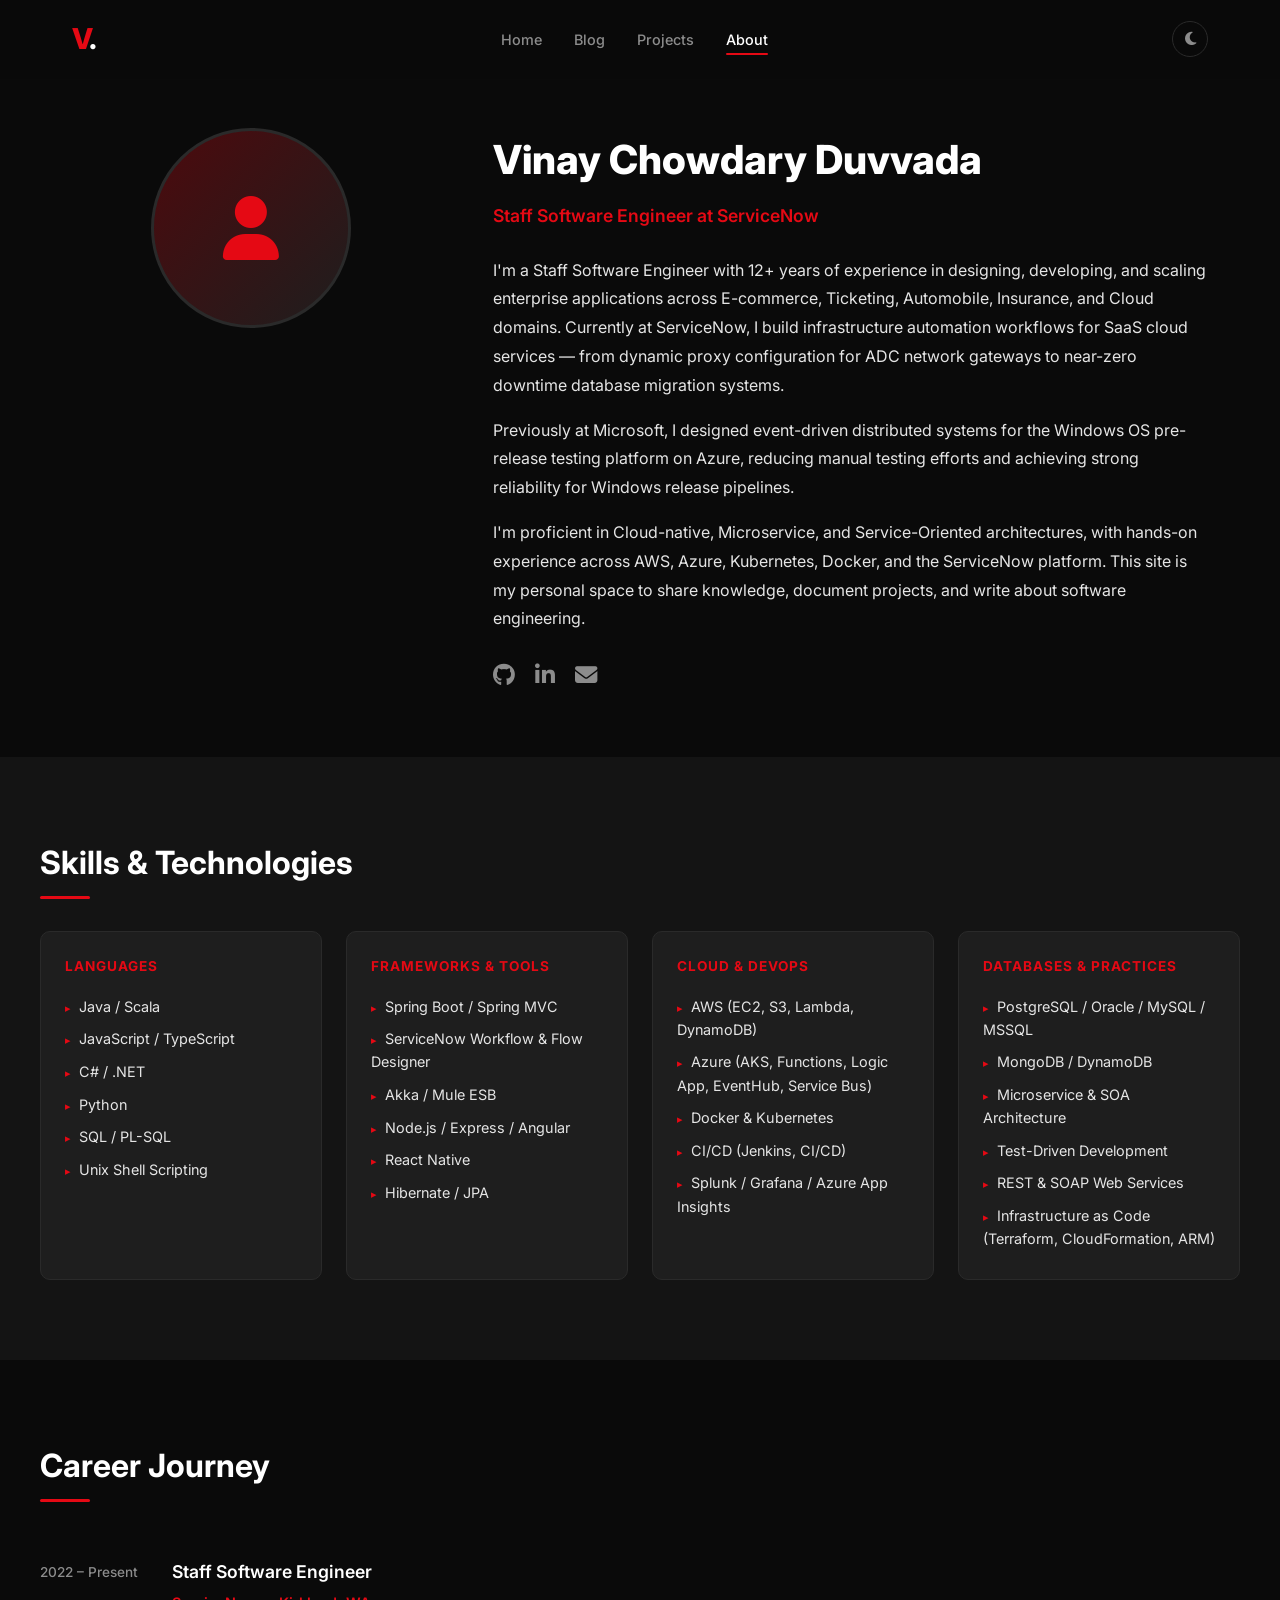
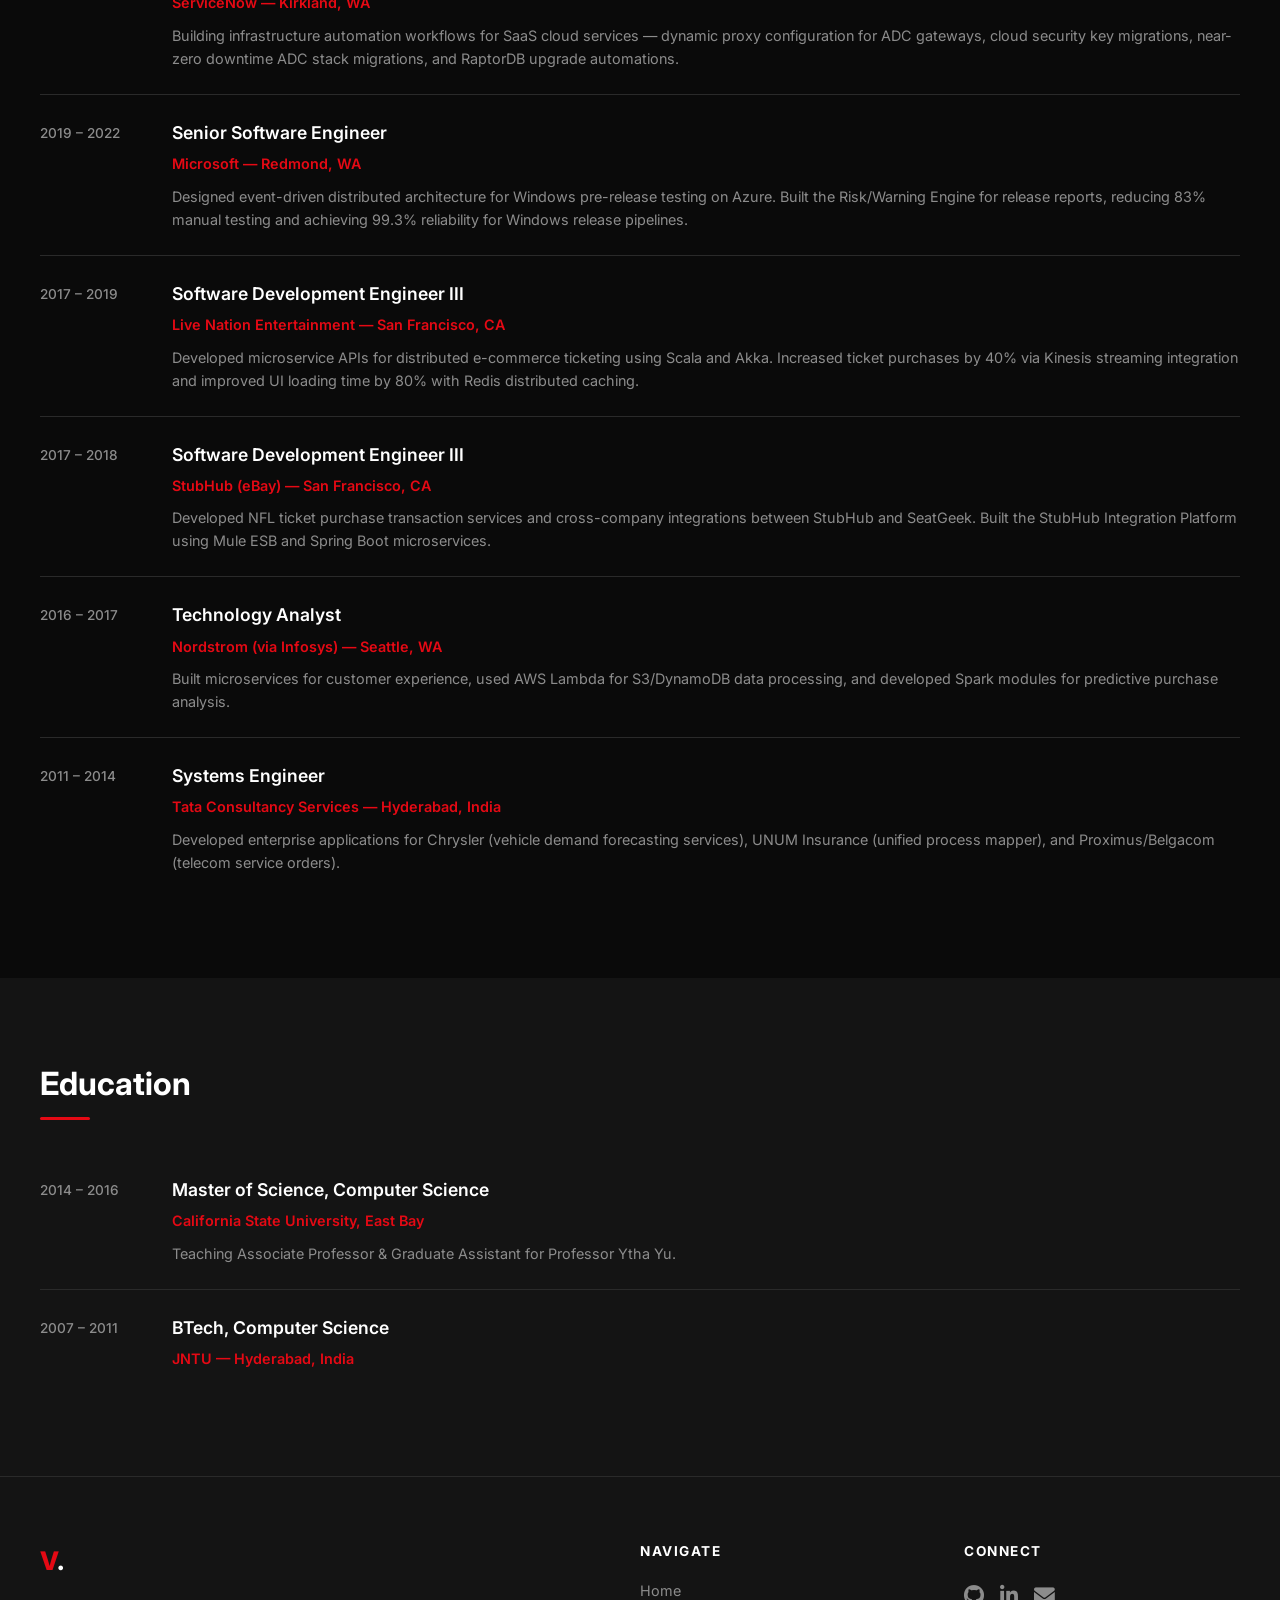
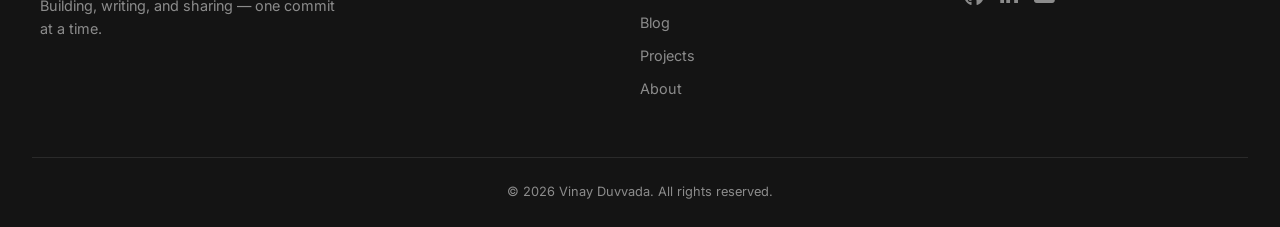
==== about.html @ bc07651c "initial commit" ====
<!DOCTYPE html>
<html lang="en">
<head>
    <meta charset="UTF-8">
    <meta name="viewport" content="width=device-width, initial-scale=1.0">
    <title>About — Vinay Duvvada</title>
    <meta name="description" content="About Vinay Duvvada — Staff Software Engineer at ServiceNow - building distributed systems, cloud automation, and enterprise platforms.">
    <link rel="stylesheet" href="https://cdnjs.cloudflare.com/ajax/libs/font-awesome/6.5.1/css/all.min.css">
    <link href="https://fonts.googleapis.com/css2?family=Inter:wght@300;400;500;600;700;800&display=swap" rel="stylesheet">
    <link rel="stylesheet" href="css/style.css">
</head>
<body>
    <!-- Header -->
    <header class="header" id="header">
        <nav class="navbar">
            <a href="index.html" class="logo">V<span class="logo-dot">.</span></a>
            <button class="nav-toggle" id="navToggle" aria-label="Toggle navigation">
                <span></span><span></span><span></span>
            </button>
            <div class="nav-links" id="navLinks">
                <a href="index.html">Home</a>
                <a href="blog.html">Blog</a>
                <a href="projects.html">Projects</a>
                <a href="about.html" class="active">About</a>
            </div>
            <button class="theme-toggle" aria-label="Dark theme" title="Dark"><i class="fas fa-moon"></i></button>
        </nav>
    </header>

    <!-- About Hero -->
    <section class="about-hero">
        <div class="about-avatar">
            <i class="fas fa-user"></i>
        </div>
        <div class="about-info">
            <h1>Vinay Chowdary Duvvada</h1>
            <p class="about-role">Staff Software Engineer at ServiceNow</p>
            <p>
                I'm a Staff Software Engineer with 12+ years of experience in designing, developing, and
                scaling enterprise applications across E-commerce, Ticketing, Automobile, Insurance, and
                Cloud domains. Currently at ServiceNow, I build infrastructure automation workflows for
                SaaS cloud services — from dynamic proxy configuration for ADC network gateways to
                near-zero downtime database migration systems.
            </p>
            <p>
                Previously at Microsoft, I designed event-driven distributed systems for the Windows OS 
                pre-release testing platform on Azure, reducing manual testing efforts and achieving
                strong reliability for Windows release pipelines.
            </p>
            <p>
                I'm proficient in Cloud-native, Microservice, and Service-Oriented architectures, with
                hands-on experience across AWS, Azure, Kubernetes, Docker, and the ServiceNow platform.
                This site is my personal space to share knowledge, document projects, and write about
                software engineering.
            </p>
            <div class="hero-social" style="justify-content: flex-start; margin-top: 1.5rem;">
                <a href="https://github.com/dvinay" target="_blank" rel="noopener" aria-label="GitHub"><i class="fab fa-github"></i></a>
                <a href="https://linkedin.com/in/vinayduvvada" target="_blank" rel="noopener" aria-label="LinkedIn"><i class="fab fa-linkedin-in"></i></a>
                <a href="mailto:vinay.chowdary518@gmail.com" aria-label="Email"><i class="fas fa-envelope"></i></a>
            </div>
        </div>
    </section>

    <!-- Skills -->
    <section class="section section-alt">
        <div class="skills-section" style="padding: 0;">
            <h2 class="section-title">Skills & Technologies</h2>
            <div class="skills-grid">
                <div class="skill-card">
                    <h4>Languages</h4>
                    <ul>
                        <li>Java / Scala</li>
                        <li>JavaScript / TypeScript</li>
                        <li>C# / .NET</li>
                        <li>Python</li>
                        <li>SQL / PL-SQL</li>
                        <li>Unix Shell Scripting</li>
                    </ul>
                </div>
                <div class="skill-card">
                    <h4>Frameworks & Tools</h4>
                    <ul>
                        <li>Spring Boot / Spring MVC</li>
                        <li>ServiceNow Workflow & Flow Designer</li>
                        <li>Akka / Mule ESB</li>
                        <li>Node.js / Express / Angular</li>
                        <li>React Native</li>
                        <li>Hibernate / JPA</li>
                    </ul>
                </div>
                <div class="skill-card">
                    <h4>Cloud & DevOps</h4>
                    <ul>
                        <li>AWS (EC2, S3, Lambda, DynamoDB)</li>
                        <li>Azure (AKS, Functions, Logic App, EventHub, Service Bus)</li>
                        <li>Docker & Kubernetes</li>
                        <li>CI/CD (Jenkins, CI/CD)</li>
                        <li>Splunk / Grafana / Azure App Insights</li>
                    </ul>
                </div>
                <div class="skill-card">
                    <h4>Databases & Practices</h4>
                    <ul>
                        <li>PostgreSQL / Oracle / MySQL / MSSQL</li>
                        <li>MongoDB / DynamoDB</li>
                        <li>Microservice & SOA Architecture</li>
                        <li>Test-Driven Development</li>
                        <li>REST & SOAP Web Services</li>
                        <li>Infrastructure as Code (Terraform, CloudFormation, ARM)</li>
                    </ul>
                </div>
            </div>
        </div>
    </section>

    <!-- Career Timeline -->
    <section class="section">
        <div class="section-container">
            <h2 class="section-title">Career Journey</h2>
            <div class="timeline" style="padding: 2rem 0 0;">
                <div class="timeline-item">
                    <div class="timeline-date">2022 – Present</div>
                    <div class="timeline-content">
                        <h3>Staff Software Engineer</h3>
                        <span class="company">ServiceNow — Kirkland, WA</span>
                        <p>Building infrastructure automation workflows for SaaS cloud services — dynamic proxy configuration for ADC gateways, cloud security key migrations, near-zero downtime ADC stack migrations, and RaptorDB upgrade automations.</p>
                    </div>
                </div>
                <div class="timeline-item">
                    <div class="timeline-date">2019 – 2022</div>
                    <div class="timeline-content">
                        <h3>Senior Software Engineer</h3>
                        <span class="company">Microsoft — Redmond, WA</span>
                        <p>Designed event-driven distributed architecture for Windows pre-release testing on Azure. Built the Risk/Warning Engine for release reports, reducing 83% manual testing and achieving 99.3% reliability for Windows release pipelines.</p>
                    </div>
                </div>
                <div class="timeline-item">
                    <div class="timeline-date">2017 – 2019</div>
                    <div class="timeline-content">
                        <h3>Software Development Engineer III</h3>
                        <span class="company">Live Nation Entertainment — San Francisco, CA</span>
                        <p>Developed microservice APIs for distributed e-commerce ticketing using Scala and Akka. Increased ticket purchases by 40% via Kinesis streaming integration and improved UI loading time by 80% with Redis distributed caching.</p>
                    </div>
                </div>
                <div class="timeline-item">
                    <div class="timeline-date">2017 – 2018</div>
                    <div class="timeline-content">
                        <h3>Software Development Engineer III</h3>
                        <span class="company">StubHub (eBay) — San Francisco, CA</span>
                        <p>Developed NFL ticket purchase transaction services and cross-company integrations between StubHub and SeatGeek. Built the StubHub Integration Platform using Mule ESB and Spring Boot microservices.</p>
                    </div>
                </div>
                <div class="timeline-item">
                    <div class="timeline-date">2016 – 2017</div>
                    <div class="timeline-content">
                        <h3>Technology Analyst</h3>
                        <span class="company">Nordstrom (via Infosys) — Seattle, WA</span>
                        <p>Built microservices for customer experience, used AWS Lambda for S3/DynamoDB data processing, and developed Spark modules for predictive purchase analysis.</p>
                    </div>
                </div>
                <div class="timeline-item">
                    <div class="timeline-date">2011 – 2014</div>
                    <div class="timeline-content">
                        <h3>Systems Engineer</h3>
                        <span class="company">Tata Consultancy Services — Hyderabad, India</span>
                        <p>Developed enterprise applications for Chrysler (vehicle demand forecasting services), UNUM Insurance (unified process mapper), and Proximus/Belgacom (telecom service orders).</p>
                    </div>
                </div>
            </div>
        </div>
    </section>

    <!-- Education & Certifications -->
    <section class="section section-alt">
        <div class="section-container">
            <h2 class="section-title">Education</h2>
            <div class="timeline" style="padding: 2rem 0 0;">
                <div class="timeline-item">
                    <div class="timeline-date">2014 – 2016</div>
                    <div class="timeline-content">
                        <h3>Master of Science, Computer Science</h3>
                        <span class="company">California State University, East Bay</span>
                        <p>Teaching Associate Professor & Graduate Assistant for Professor Ytha Yu.</p>
                    </div>
                </div>
                <div class="timeline-item">
                    <div class="timeline-date">2007 – 2011</div>
                    <div class="timeline-content">
                        <h3>BTech, Computer Science</h3>
                        <span class="company">JNTU — Hyderabad, India</span>
                    </div>
                </div>
            </div>
        </div>
    </section>

    <!-- Footer -->
    <footer class="footer">
        <div class="footer-content">
            <div class="footer-brand">
                <a href="index.html" class="footer-logo">V<span class="logo-dot">.</span></a>
                <p>Building, writing, and sharing — one commit at a time.</p>
            </div>
            <div class="footer-nav">
                <h4>Navigate</h4>
                <a href="index.html">Home</a>
                <a href="blog.html">Blog</a>
                <a href="projects.html">Projects</a>
                <a href="about.html">About</a>
            </div>
            <div class="footer-social">
                <h4>Connect</h4>
                <div class="social-icons">
                    <a href="https://github.com/dvinay" target="_blank" rel="noopener" aria-label="GitHub"><i class="fab fa-github"></i></a>
                    <a href="https://linkedin.com/in/vinayduvvada" target="_blank" rel="noopener" aria-label="LinkedIn"><i class="fab fa-linkedin-in"></i></a>
                    <a href="mailto:vinay.chowdary518@gmail.com" aria-label="Email"><i class="fas fa-envelope"></i></a>
                </div>
            </div>
        </div>
        <div class="footer-bottom">
            <p>&copy; 2026 Vinay Duvvada. All rights reserved.</p>
        </div>
    </footer>

    <script src="js/theme.js"></script>
    <script src="js/nav.js"></script>
</body>
</html>
---- css/style.css ----
/* ============================================
   NETFLIX-THEMED PERSONAL BLOG & PORTFOLIO
   ============================================ */

:root {
    --primary: #e50914;
    --primary-hover: #ff1a25;
    --primary-glow: rgba(229, 9, 20, 0.3);
    --bg: #0a0a0a;
    --bg-card: #141414;
    --bg-alt: #1a1a1a;
    --bg-elevated: #1e1e1e;
    --text: #e5e5e5;
    --text-muted: #8c8c8c;
    --text-bright: #ffffff;
    --border: #2a2a2a;
    --radius: 10px;
    --radius-lg: 16px;
    --transition: 0.3s cubic-bezier(0.4, 0, 0.2, 1);
    --max-width: 1200px;
    --font: 'Inter', -apple-system, BlinkMacSystemFont, 'Segoe UI', sans-serif;
}

/* Light theme overrides */
[data-theme="light"] {
    --primary: #d40812;
    --primary-hover: #b5060f;
    --primary-glow: rgba(212, 8, 18, 0.15);
    --bg: #f8f8f8;
    --bg-card: #ffffff;
    --bg-alt: #f0f0f0;
    --bg-elevated: #ffffff;
    --text: #333333;
    --text-muted: #666666;
    --text-bright: #111111;
    --border: #e0e0e0;
}

[data-theme="light"] .header {
    background: rgba(248, 248, 248, 0.88);
}

[data-theme="light"] .header.scrolled {
    background: rgba(248, 248, 248, 0.96);
}

[data-theme="light"] .hero-decoration {
    opacity: 0.15;
}

[data-theme="light"] .nav-links {
    background: var(--bg-card);
}

[data-theme="light"] .post-card {
    box-shadow: 0 1px 4px rgba(0,0,0,0.06);
}

[data-theme="light"] .post-card:hover {
    box-shadow: 0 8px 24px rgba(0,0,0,0.1);
}

[data-theme="light"] .project-card {
    box-shadow: 0 1px 4px rgba(0,0,0,0.06);
}

[data-theme="light"] .project-card:hover {
    box-shadow: 0 8px 24px rgba(0,0,0,0.1);
}

[data-theme="light"] .project-tags span {
    background: rgba(0, 0, 0, 0.05);
    color: var(--text-muted);
}

[data-theme="light"] .skill-card {
    box-shadow: 0 1px 3px rgba(0,0,0,0.05);
}

[data-theme="light"] .post-tags-inline .tag {
    background: rgba(212, 8, 18, 0.08);
}

* {
    margin: 0;
    padding: 0;
    box-sizing: border-box;
}

html {
    scroll-behavior: smooth;
}

body {
    font-family: var(--font);
    line-height: 1.6;
    background: var(--bg);
    color: var(--text);
    -webkit-font-smoothing: antialiased;
}

a {
    color: inherit;
    text-decoration: none;
}

img {
    max-width: 100%;
    display: block;
}

/* ============================================
   HEADER & NAVIGATION
   ============================================ */
.header {
    position: fixed;
    top: 0;
    left: 0;
    width: 100%;
    z-index: 1000;
    background: rgba(10, 10, 10, 0.85);
    backdrop-filter: blur(12px);
    -webkit-backdrop-filter: blur(12px);
    border-bottom: 1px solid transparent;
    transition: border-color var(--transition), background var(--transition);
}

.header.scrolled {
    border-bottom-color: var(--border);
    background: rgba(10, 10, 10, 0.95);
}

.navbar {
    display: flex;
    justify-content: space-between;
    align-items: center;
    max-width: var(--max-width);
    margin: 0 auto;
    padding: 1rem 2rem;
}

.logo {
    font-size: 1.8rem;
    font-weight: 800;
    color: var(--primary);
    letter-spacing: -1px;
    transition: transform var(--transition);
}

.logo:hover {
    transform: scale(1.05);
}

.logo-dot {
    color: var(--text-bright);
}

.nav-toggle {
    display: none;
    flex-direction: column;
    gap: 5px;
    background: none;
    border: none;
    cursor: pointer;
    padding: 4px;
}

.nav-toggle span {
    width: 24px;
    height: 2px;
    background: var(--text);
    transition: var(--transition);
    border-radius: 2px;
}

.nav-links {
    display: flex;
    align-items: center;
    gap: 2rem;
}

.nav-links a {
    font-size: 0.9rem;
    font-weight: 500;
    color: var(--text-muted);
    transition: color var(--transition);
    position: relative;
}

.nav-links a::after {
    content: '';
    position: absolute;
    bottom: -4px;
    left: 0;
    width: 0;
    height: 2px;
    background: var(--primary);
    transition: width var(--transition);
    border-radius: 1px;
}

.nav-links a:hover,
.nav-links a.active {
    color: var(--text-bright);
}

.nav-links a:hover::after,
.nav-links a.active::after {
    width: 100%;
}

/* Theme Toggle */
.theme-toggle {
    background: none;
    border: 1px solid var(--border);
    color: var(--text-muted);
    width: 36px;
    height: 36px;
    border-radius: 50%;
    cursor: pointer;
    display: inline-flex;
    align-items: center;
    justify-content: center;
    font-size: 0.95rem;
    transition: color var(--transition), border-color var(--transition), background var(--transition);
    flex-shrink: 0;
}

.theme-toggle:hover {
    color: var(--primary);
    border-color: var(--primary);
    background: rgba(229, 9, 20, 0.08);
}

/* ============================================
   BUTTONS
   ============================================ */
.btn {
    display: inline-flex;
    align-items: center;
    gap: 0.5rem;
    padding: 0.75rem 1.75rem;
    border-radius: var(--radius);
    font-size: 0.95rem;
    font-weight: 600;
    font-family: var(--font);
    cursor: pointer;
    transition: all var(--transition);
    border: 2px solid transparent;
}

.btn-primary {
    background: var(--primary);
    color: var(--text-bright);
    border-color: var(--primary);
}

.btn-primary:hover {
    background: var(--primary-hover);
    border-color: var(--primary-hover);
    box-shadow: 0 4px 20px var(--primary-glow);
    transform: translateY(-2px);
}

.btn-outline {
    background: transparent;
    color: var(--text);
    border-color: var(--border);
}

.btn-outline:hover {
    border-color: var(--primary);
    color: var(--primary);
    transform: translateY(-2px);
}

/* ============================================
   HERO SECTION
   ============================================ */
.hero {
    min-height: 100vh;
    display: flex;
    align-items: center;
    justify-content: center;
    position: relative;
    overflow: hidden;
    padding: 6rem 2rem 4rem;
}

.hero-decoration {
    position: absolute;
    top: -30%;
    right: -15%;
    width: 700px;
    height: 700px;
    border-radius: 50%;
    background: radial-gradient(circle, var(--primary-glow) 0%, transparent 70%);
    filter: blur(80px);
    opacity: 0.4;
    animation: pulse 8s ease-in-out infinite alternate;
}

@keyframes pulse {
    from { transform: scale(1); opacity: 0.3; }
    to { transform: scale(1.15); opacity: 0.5; }
}

.hero-content {
    position: relative;
    z-index: 1;
    max-width: 720px;
    text-align: center;
}

.hero-greeting {
    font-size: 1.1rem;
    color: var(--primary);
    font-weight: 600;
    letter-spacing: 2px;
    text-transform: uppercase;
    margin-bottom: 0.75rem;
}

.hero-name {
    font-size: clamp(2.5rem, 6vw, 4.5rem);
    font-weight: 800;
    color: var(--text-bright);
    line-height: 1.1;
    margin-bottom: 1rem;
    letter-spacing: -1.5px;
}

.hero-tagline {
    font-size: 1.2rem;
    color: var(--text-muted);
    margin-bottom: 1.5rem;
    font-weight: 400;
}

.hero-description {
    font-size: 1.05rem;
    color: var(--text);
    max-width: 560px;
    margin: 0 auto 2.5rem;
    line-height: 1.7;
}

.hero-cta {
    display: flex;
    gap: 1rem;
    justify-content: center;
    flex-wrap: wrap;
    margin-bottom: 2.5rem;
}

.hero-social {
    display: flex;
    gap: 1.25rem;
    justify-content: center;
}

.hero-social a {
    color: var(--text-muted);
    font-size: 1.4rem;
    transition: color var(--transition), transform var(--transition);
}

.hero-social a:hover {
    color: var(--primary);
    transform: translateY(-3px);
}

/* ============================================
   SECTIONS
   ============================================ */
.section {
    padding: 5rem 2rem;
}

.section-alt {
    background: var(--bg-card);
}

.section-container {
    max-width: var(--max-width);
    margin: 0 auto;
}

.section-header {
    display: flex;
    justify-content: space-between;
    align-items: center;
    margin-bottom: 2.5rem;
    flex-wrap: wrap;
    gap: 1rem;
}

.section-title {
    font-size: 2rem;
    font-weight: 700;
    color: var(--text-bright);
    position: relative;
}

.section-title::after {
    content: '';
    display: block;
    width: 50px;
    height: 3px;
    background: var(--primary);
    margin-top: 0.5rem;
    border-radius: 2px;
}

.section-link {
    color: var(--primary);
    font-weight: 600;
    font-size: 0.95rem;
    display: inline-flex;
    align-items: center;
    gap: 0.4rem;
    transition: gap var(--transition), color var(--transition);
}

.section-link:hover {
    gap: 0.7rem;
    color: var(--primary-hover);
}

/* ============================================
   POSTS GRID (Home & Blog)
   ============================================ */
.posts-grid {
    display: grid;
    grid-template-columns: repeat(auto-fill, minmax(320px, 1fr));
    gap: 2rem;
}

.post-card {
    background: var(--bg-elevated);
    border-radius: var(--radius-lg);
    overflow: hidden;
    transition: transform var(--transition), box-shadow var(--transition);
    cursor: pointer;
    border: 1px solid var(--border);
}

.post-card:hover {
    transform: translateY(-6px);
    box-shadow: 0 16px 40px rgba(0, 0, 0, 0.5);
    border-color: rgba(229, 9, 20, 0.3);
}

.post-card .post-image {
    width: 100%;
    height: 200px;
    object-fit: cover;
    transition: transform var(--transition);
}

.post-card:hover .post-image {
    transform: scale(1.03);
}

.post-card .post-image-wrapper {
    overflow: hidden;
}

.post-info {
    padding: 1.5rem;
}

.post-info .post-title {
    font-size: 1.15rem;
    font-weight: 600;
    color: var(--text-bright);
    margin-bottom: 0.6rem;
    line-height: 1.4;
}

.post-excerpt {
    font-size: 0.9rem;
    color: var(--text-muted);
    margin-bottom: 1rem;
    display: -webkit-box;
    -webkit-line-clamp: 3;
    -webkit-box-orient: vertical;
    overflow: hidden;
    line-height: 1.6;
}

.post-meta {
    display: flex;
    justify-content: space-between;
    align-items: center;
    font-size: 0.8rem;
    color: var(--text-muted);
}

.post-meta i {
    margin-right: 0.3rem;
    color: var(--primary);
}

.post-tags-inline {
    display: flex;
    flex-wrap: wrap;
    gap: 0.4rem;
    margin-top: 0.75rem;
}

.post-tags-inline .tag {
    background: rgba(229, 9, 20, 0.12);
    color: var(--primary);
    padding: 0.2rem 0.6rem;
    border-radius: 20px;
    font-size: 0.72rem;
    font-weight: 500;
    transition: background var(--transition);
}

.post-tags-inline .tag:hover {
    background: rgba(229, 9, 20, 0.25);
}

/* ============================================
   TAGS FILTER (Blog page)
   ============================================ */
.tags-container {
    display: flex;
    flex-wrap: wrap;
    gap: 0.5rem;
    margin-bottom: 2rem;
}

.tag-filter {
    background: var(--bg-elevated);
    color: var(--text-muted);
    padding: 0.4rem 1rem;
    border-radius: 20px;
    font-size: 0.85rem;
    cursor: pointer;
    transition: all var(--transition);
    border: 1px solid var(--border);
    font-family: var(--font);
    font-weight: 500;
}

.tag-filter:hover,
.tag-filter.active {
    background: var(--primary);
    color: var(--text-bright);
    border-color: var(--primary);
}

/* ============================================
   PROJECTS GRID
   ============================================ */
.projects-grid {
    display: grid;
    grid-template-columns: repeat(auto-fill, minmax(340px, 1fr));
    gap: 2rem;
}

.project-card {
    border: 1px solid var(--border);
    border-radius: var(--radius-lg);
    transition: all var(--transition);
    overflow: hidden;
}

.project-card:hover {
    border-color: rgba(229, 9, 20, 0.4);
    transform: translateY(-4px);
    box-shadow: 0 12px 30px rgba(0, 0, 0, 0.4);
}

.project-card.featured {
    border-color: rgba(229, 9, 20, 0.3);
    background: linear-gradient(135deg, var(--bg-elevated) 0%, rgba(229, 9, 20, 0.05) 100%);
}

.project-card-inner {
    padding: 2rem;
}

.project-icon {
    width: 48px;
    height: 48px;
    border-radius: var(--radius);
    background: rgba(229, 9, 20, 0.15);
    display: flex;
    align-items: center;
    justify-content: center;
    font-size: 1.2rem;
    color: var(--primary);
    margin-bottom: 1.25rem;
}

.project-card h3 {
    font-size: 1.2rem;
    font-weight: 700;
    color: var(--text-bright);
    margin-bottom: 0.75rem;
}

.project-card p {
    font-size: 0.9rem;
    color: var(--text-muted);
    line-height: 1.6;
    margin-bottom: 1.25rem;
}

.project-tags {
    display: flex;
    flex-wrap: wrap;
    gap: 0.4rem;
    margin-bottom: 1.25rem;
}

.project-tags span {
    background: rgba(255, 255, 255, 0.06);
    color: var(--text-muted);
    padding: 0.25rem 0.65rem;
    border-radius: 20px;
    font-size: 0.75rem;
    font-weight: 500;
}

.project-links {
    display: flex;
    gap: 1.25rem;
}

.project-links a {
    font-size: 0.85rem;
    font-weight: 600;
    color: var(--primary);
    display: inline-flex;
    align-items: center;
    gap: 0.3rem;
    transition: color var(--transition), gap var(--transition);
}

.project-links a:hover {
    color: var(--primary-hover);
    gap: 0.5rem;
}

/* ============================================
   SEARCH BAR (Blog page)
   ============================================ */
.search-bar {
    display: flex;
    max-width: 500px;
    margin-bottom: 2rem;
    border: 1px solid var(--border);
    border-radius: var(--radius);
    overflow: hidden;
    background: var(--bg-elevated);
    transition: border-color var(--transition);
}

.search-bar:focus-within {
    border-color: var(--primary);
}

.search-bar input {
    flex: 1;
    padding: 0.75rem 1rem;
    border: none;
    background: transparent;
    color: var(--text);
    font-size: 0.95rem;
    font-family: var(--font);
    outline: none;
}

.search-bar input::placeholder {
    color: var(--text-muted);
}

.search-bar button {
    background: var(--primary);
    border: none;
    color: var(--text-bright);
    padding: 0.75rem 1.25rem;
    cursor: pointer;
    font-size: 1rem;
    transition: background var(--transition);
}

.search-bar button:hover {
    background: var(--primary-hover);
}

/* ============================================
   FOOTER
   ============================================ */
.footer {
    background: var(--bg-card);
    border-top: 1px solid var(--border);
    padding: 4rem 2rem 0;
}

.footer-content {
    max-width: var(--max-width);
    margin: 0 auto;
    display: grid;
    grid-template-columns: 2fr 1fr 1fr;
    gap: 3rem;
    padding-bottom: 3rem;
}

.footer-brand .footer-logo {
    font-size: 1.6rem;
    font-weight: 800;
    color: var(--primary);
    display: inline-block;
    margin-bottom: 0.75rem;
}

.footer-brand p {
    color: var(--text-muted);
    font-size: 0.9rem;
    line-height: 1.6;
    max-width: 300px;
}

.footer-nav h4,
.footer-social h4 {
    color: var(--text-bright);
    font-size: 0.85rem;
    text-transform: uppercase;
    letter-spacing: 1.5px;
    margin-bottom: 1rem;
}

.footer-nav a {
    display: block;
    color: var(--text-muted);
    font-size: 0.9rem;
    margin-bottom: 0.6rem;
    transition: color var(--transition);
}

.footer-nav a:hover {
    color: var(--primary);
}

.social-icons {
    display: flex;
    gap: 1rem;
}

.social-icons a {
    color: var(--text-muted);
    font-size: 1.3rem;
    transition: color var(--transition), transform var(--transition);
}

.social-icons a:hover {
    color: var(--primary);
    transform: translateY(-2px);
}

.footer-bottom {
    border-top: 1px solid var(--border);
    padding: 1.5rem 0;
    text-align: center;
}

.footer-bottom p {
    color: var(--text-muted);
    font-size: 0.8rem;
}

/* ============================================
   PROGRESS BAR (Post page)
   ============================================ */
.progress-container {
    position: fixed;
    top: 0;
    left: 0;
    width: 100%;
    height: 3px;
    z-index: 1001;
    background: transparent;
}

.progress-bar {
    height: 3px;
    background: var(--primary);
    width: 0%;
    transition: width 0.1s;
}

/* ============================================
   NO RESULTS / ERROR
   ============================================ */
.no-results {
    grid-column: 1 / -1;
    text-align: center;
    padding: 4rem 2rem;
    color: var(--text-muted);
    font-size: 1.1rem;
}

.error {
    text-align: center;
    padding: 4rem 2rem;
    color: var(--primary);
    font-size: 1.1rem;
}

/* ============================================
   ABOUT PAGE
   ============================================ */
.about-hero {
    padding: 8rem 2rem 4rem;
    max-width: var(--max-width);
    margin: 0 auto;
    display: grid;
    grid-template-columns: 1fr 2fr;
    gap: 4rem;
    align-items: start;
}

.about-avatar {
    width: 200px;
    height: 200px;
    border-radius: 50%;
    background: linear-gradient(135deg, var(--primary-glow), var(--bg-elevated));
    display: flex;
    align-items: center;
    justify-content: center;
    font-size: 4rem;
    color: var(--primary);
    border: 3px solid var(--border);
    margin: 0 auto;
}

.about-info h1 {
    font-size: 2.5rem;
    font-weight: 800;
    color: var(--text-bright);
    margin-bottom: 0.5rem;
}

.about-info .about-role {
    font-size: 1.1rem;
    color: var(--primary);
    font-weight: 600;
    margin-bottom: 1.5rem;
}

.about-info p {
    color: var(--text);
    line-height: 1.8;
    margin-bottom: 1rem;
    font-size: 1rem;
}

.skills-section {
    padding: 4rem 2rem;
    max-width: var(--max-width);
    margin: 0 auto;
}

.skills-grid {
    display: grid;
    grid-template-columns: repeat(auto-fill, minmax(250px, 1fr));
    gap: 1.5rem;
    margin-top: 2rem;
}

.skill-card {
    background: var(--bg-elevated);
    border: 1px solid var(--border);
    border-radius: var(--radius);
    padding: 1.5rem;
    transition: border-color var(--transition);
}

.skill-card:hover {
    border-color: rgba(229, 9, 20, 0.3);
}

.skill-card h4 {
    color: var(--primary);
    font-size: 0.85rem;
    text-transform: uppercase;
    letter-spacing: 1px;
    margin-bottom: 0.75rem;
}

.skill-card ul {
    list-style: none;
}

.skill-card li {
    color: var(--text);
    font-size: 0.9rem;
    padding: 0.3rem 0;
}

.skill-card li::before {
    content: '\25B8';
    color: var(--primary);
    margin-right: 0.5rem;
    font-size: 0.7rem;
}

/* Work Timeline */
.timeline {
    max-width: var(--max-width);
    margin: 0 auto;
    padding: 4rem 2rem;
}

.timeline-item {
    display: grid;
    grid-template-columns: 100px 1fr;
    gap: 2rem;
    padding: 1.5rem 0;
    border-bottom: 1px solid var(--border);
}

.timeline-item:last-child {
    border-bottom: none;
}

.timeline-date {
    color: var(--text-muted);
    font-size: 0.85rem;
    font-weight: 500;
    padding-top: 0.25rem;
}

.timeline-content h3 {
    color: var(--text-bright);
    font-size: 1.1rem;
    font-weight: 600;
    margin-bottom: 0.25rem;
}

.timeline-content .company {
    color: var(--primary);
    font-weight: 600;
    font-size: 0.9rem;
}

.timeline-content p {
    color: var(--text-muted);
    font-size: 0.9rem;
    margin-top: 0.5rem;
    line-height: 1.6;
}

/* ============================================
   PROJECT CARD LINK & BADGES
   ============================================ */
.project-card-link {
    display: block;
    color: inherit;
    text-decoration: none;
    height: 100%;
}

.project-card-top {
    display: flex;
    align-items: center;
    gap: 0.75rem;
    margin-bottom: 1rem;
}

.featured-badge {
    background: var(--primary);
    color: white;
    padding: 0.2rem 0.75rem;
    border-radius: 20px;
    font-size: 0.72rem;
    font-weight: 700;
    letter-spacing: 0.5px;
}

.view-details {
    color: var(--primary);
    font-weight: 600;
    font-size: 0.85rem;
    display: inline-flex;
    align-items: center;
    gap: 0.4rem;
    transition: gap var(--transition);
}

.project-card:hover .view-details {
    gap: 0.7rem;
}

/* ============================================
   PROJECT DETAIL PAGE
   ============================================ */
.project-detail {
    max-width: 900px;
    margin: 0 auto;
    padding: 6rem 2rem 4rem;
}

.project-detail .back-link {
    display: inline-flex;
    align-items: center;
    gap: 0.5rem;
    color: var(--text-muted);
    font-size: 0.9rem;
    margin-bottom: 2rem;
    transition: color var(--transition);
}

.project-detail .back-link:hover {
    color: var(--primary);
}

.project-detail-header {
    margin-bottom: 3rem;
}

.project-detail-top {
    display: flex;
    align-items: center;
    gap: 1rem;
    margin-bottom: 1.25rem;
}

.project-icon-lg {
    width: 64px;
    height: 64px;
    font-size: 1.6rem;
}

.project-detail-header h1 {
    font-size: clamp(2rem, 4vw, 2.8rem);
    color: var(--text-bright);
    font-weight: 800;
    margin-bottom: 0.5rem;
    letter-spacing: -0.5px;
}

.project-detail-tagline {
    font-size: 1.15rem;
    color: var(--text-muted);
    line-height: 1.6;
}

.project-detail-actions {
    display: flex;
    gap: 1rem;
    margin-top: 1.5rem;
    flex-wrap: wrap;
}

.project-detail-body {
    margin-top: 2rem;
}

.project-detail-body > p {
    font-size: 1.05rem;
    color: var(--text);
    line-height: 1.8;
    margin-bottom: 1rem;
}

.project-section {
    margin-top: 2.5rem;
}

.project-section h2 {
    font-size: 1.4rem;
    font-weight: 700;
    color: var(--text-bright);
    margin-bottom: 0.75rem;
}

.project-section p {
    color: var(--text);
    line-height: 1.8;
    font-size: 1rem;
}

.feature-list {
    display: grid;
    grid-template-columns: repeat(auto-fill, minmax(280px, 1fr));
    gap: 1.5rem;
    margin: 2rem 0;
}

.feature-item {
    background: var(--bg-elevated);
    border: 1px solid var(--border);
    border-radius: var(--radius);
    padding: 1.5rem;
}

.feature-item h4 {
    color: var(--text-bright);
    margin-bottom: 0.5rem;
    font-size: 1rem;
}

.feature-item p {
    color: var(--text-muted);
    font-size: 0.9rem;
    line-height: 1.5;
}

[data-theme="light"] .feature-item {
    box-shadow: 0 1px 3px rgba(0,0,0,0.05);
}

/* ============================================
   RESPONSIVE DESIGN
   ============================================ */
@media (max-width: 768px) {
    .nav-toggle {
        display: flex;
    }

    .nav-links {
        position: fixed;
        top: 0;
        right: -100%;
        width: 260px;
        height: 100vh;
        background: var(--bg-card);
        flex-direction: column;
        padding: 5rem 2rem 2rem;
        gap: 1.5rem;
        transition: right var(--transition);
        border-left: 1px solid var(--border);
    }

    .nav-links.open {
        right: 0;
    }

    .nav-links a::after {
        display: none;
    }

    .hero {
        min-height: auto;
        padding: 7rem 1.5rem 4rem;
    }

    .hero-name {
        font-size: 2.2rem;
    }

    .hero-description {
        font-size: 0.95rem;
    }

    .hero-decoration {
        width: 400px;
        height: 400px;
        top: -20%;
        right: -30%;
    }

    .section {
        padding: 3rem 1.5rem;
    }

    .section-title {
        font-size: 1.6rem;
    }

    .posts-grid {
        grid-template-columns: 1fr;
    }

    .projects-grid {
        grid-template-columns: 1fr;
    }

    .footer-content {
        grid-template-columns: 1fr;
        gap: 2rem;
    }

    .about-hero {
        grid-template-columns: 1fr;
        gap: 2rem;
        padding: 6rem 1.5rem 2rem;
        text-align: center;
    }

    .about-info h1 {
        font-size: 2rem;
    }

    .timeline-item {
        grid-template-columns: 1fr;
        gap: 0.5rem;
    }

    .feature-list {
        grid-template-columns: 1fr;
    }

    .project-detail {
        padding: 5rem 1.5rem 3rem;
    }

    .project-detail-header h1 {
        font-size: 1.8rem;
    }

    .project-detail-actions {
        flex-direction: column;
    }

    .project-detail-actions .btn {
        width: 100%;
        justify-content: center;
    }
}

@media (max-width: 480px) {
    .navbar {
        padding: 0.75rem 1rem;
    }

    .hero-cta {
        flex-direction: column;
        align-items: center;
    }

    .btn {
        width: 100%;
        justify-content: center;
    }
}
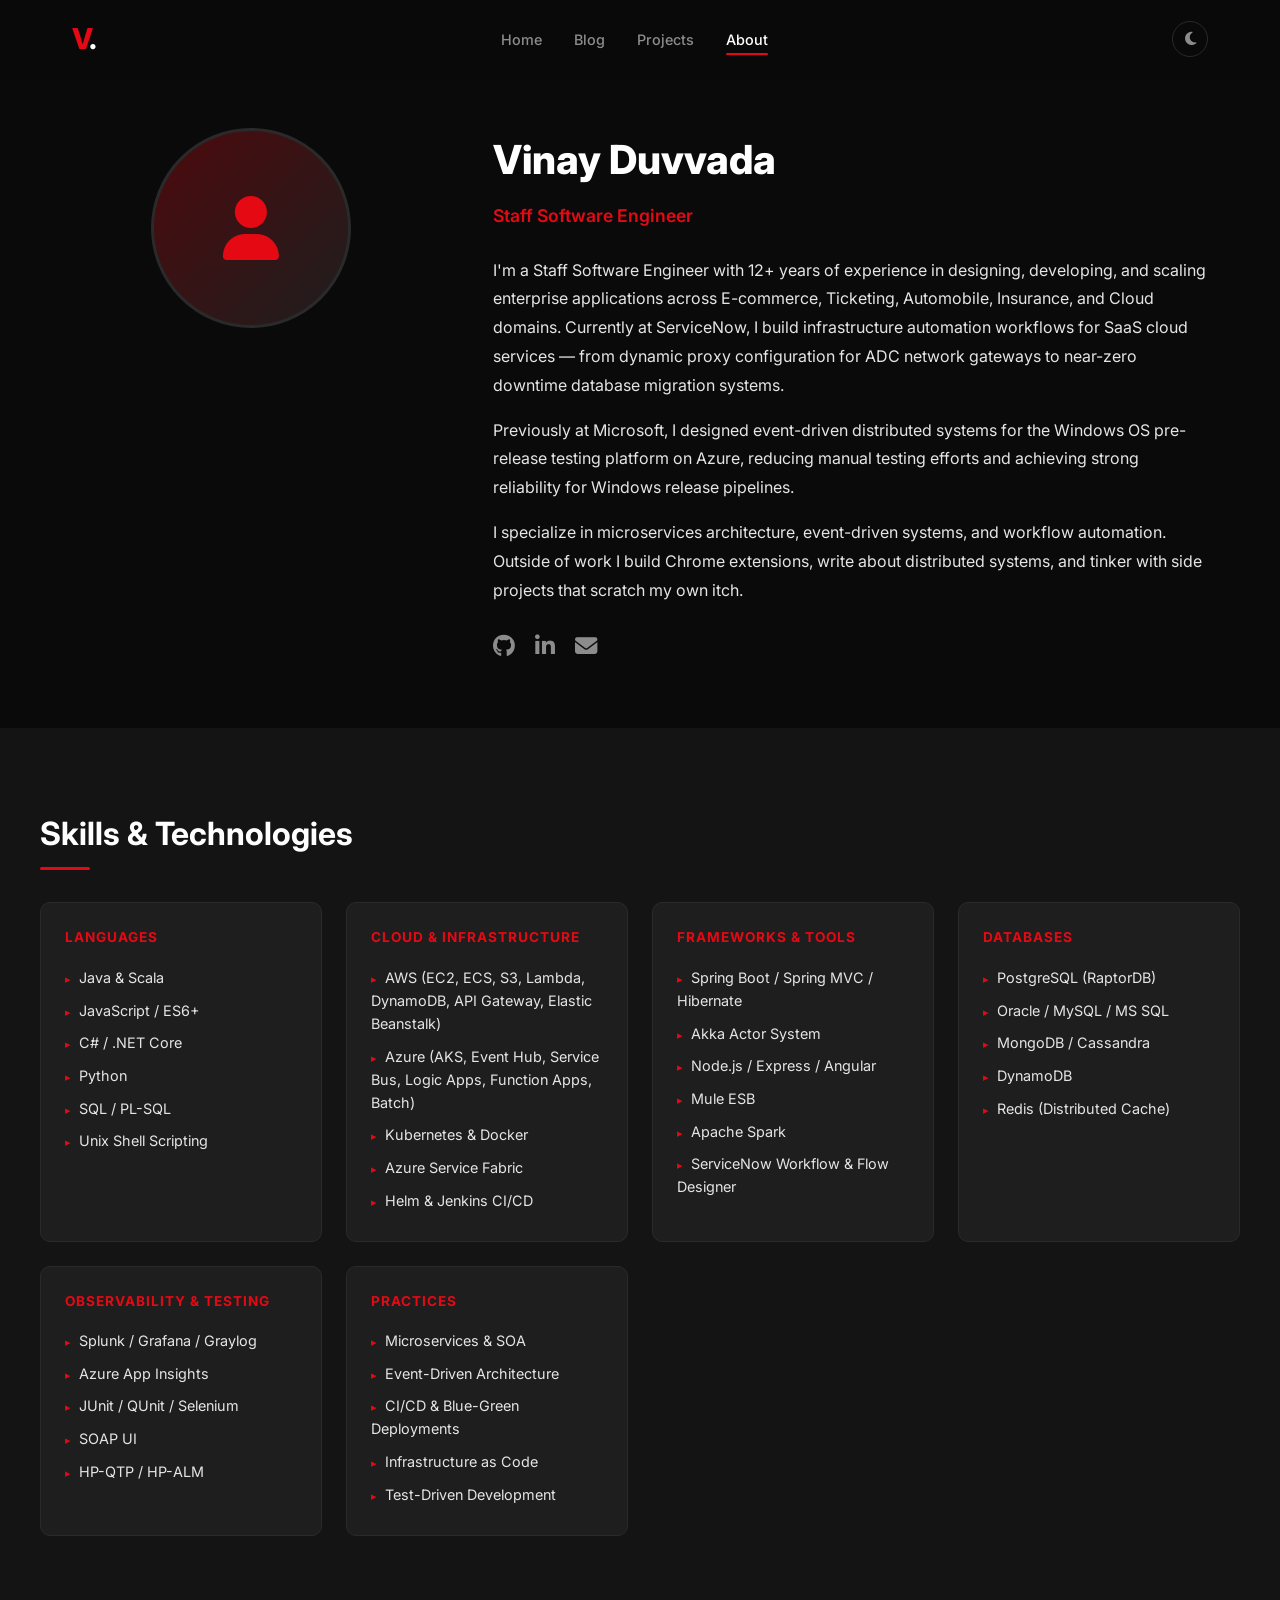
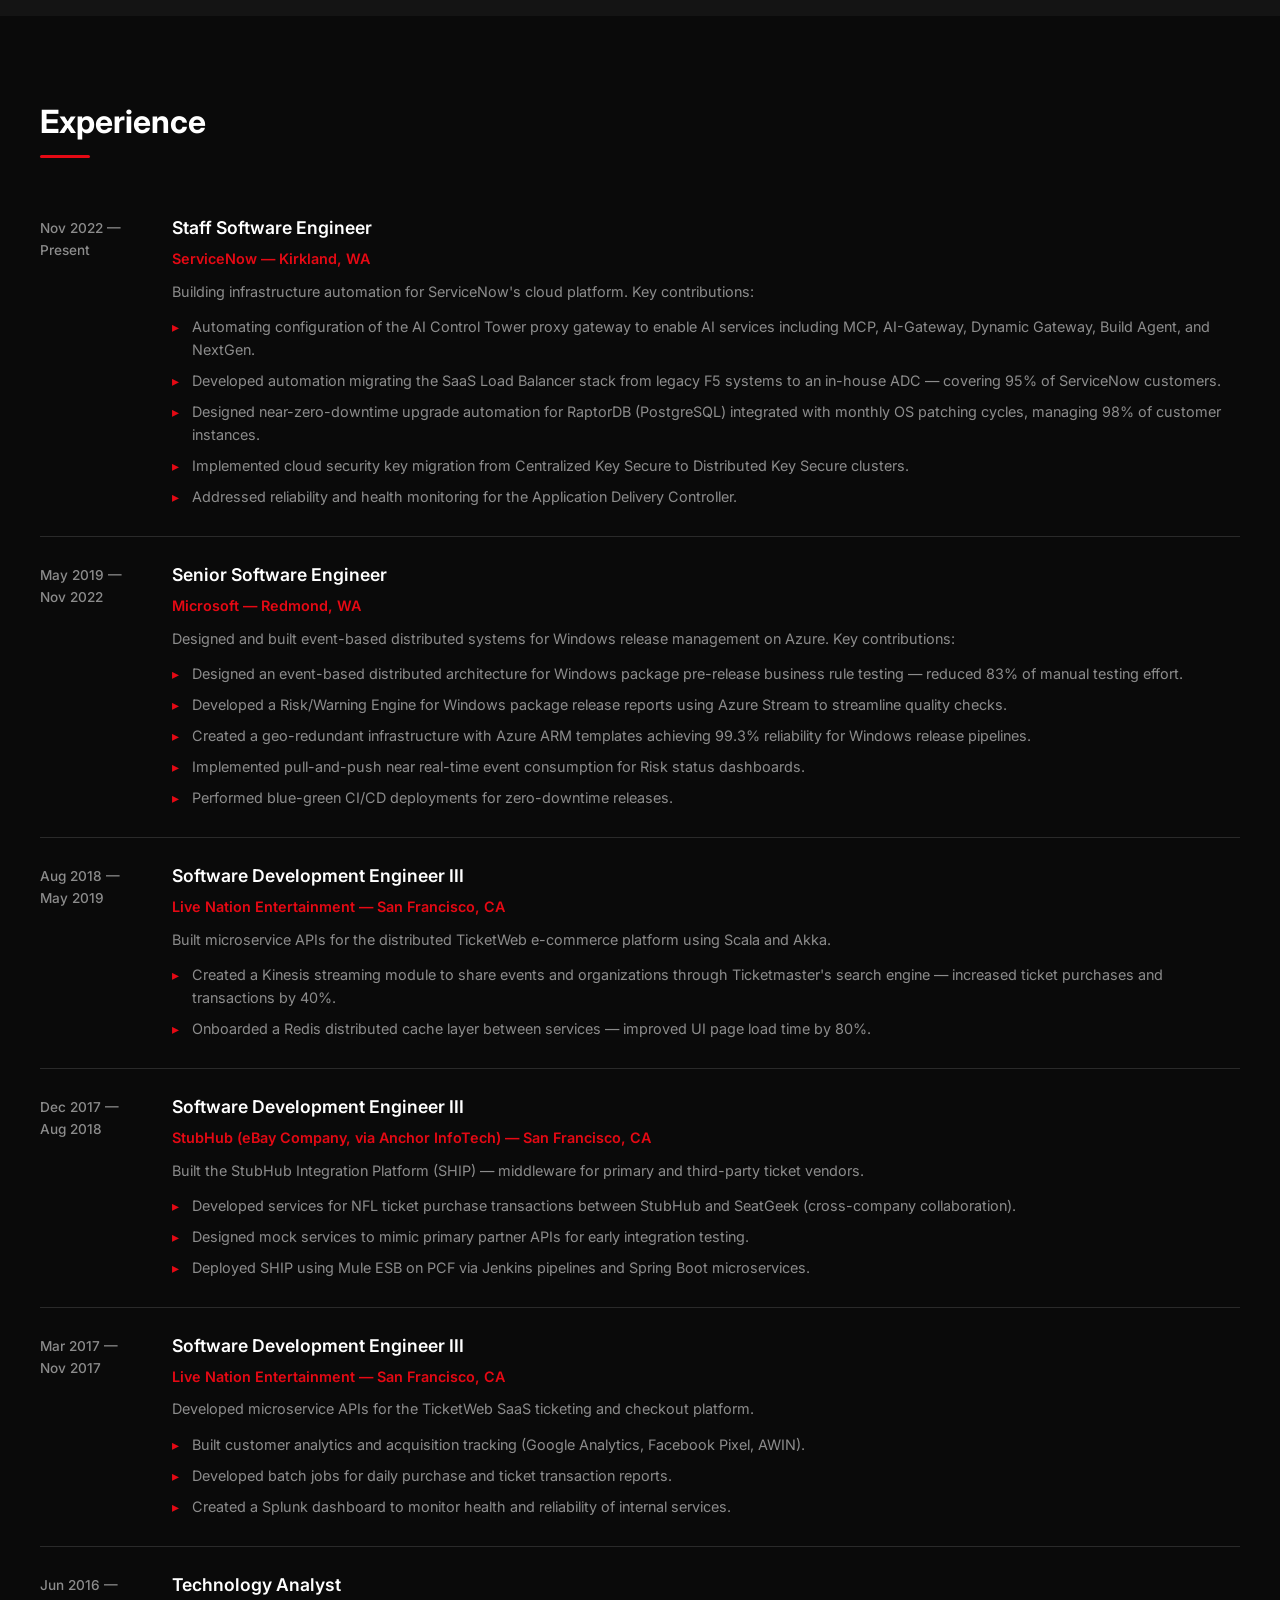
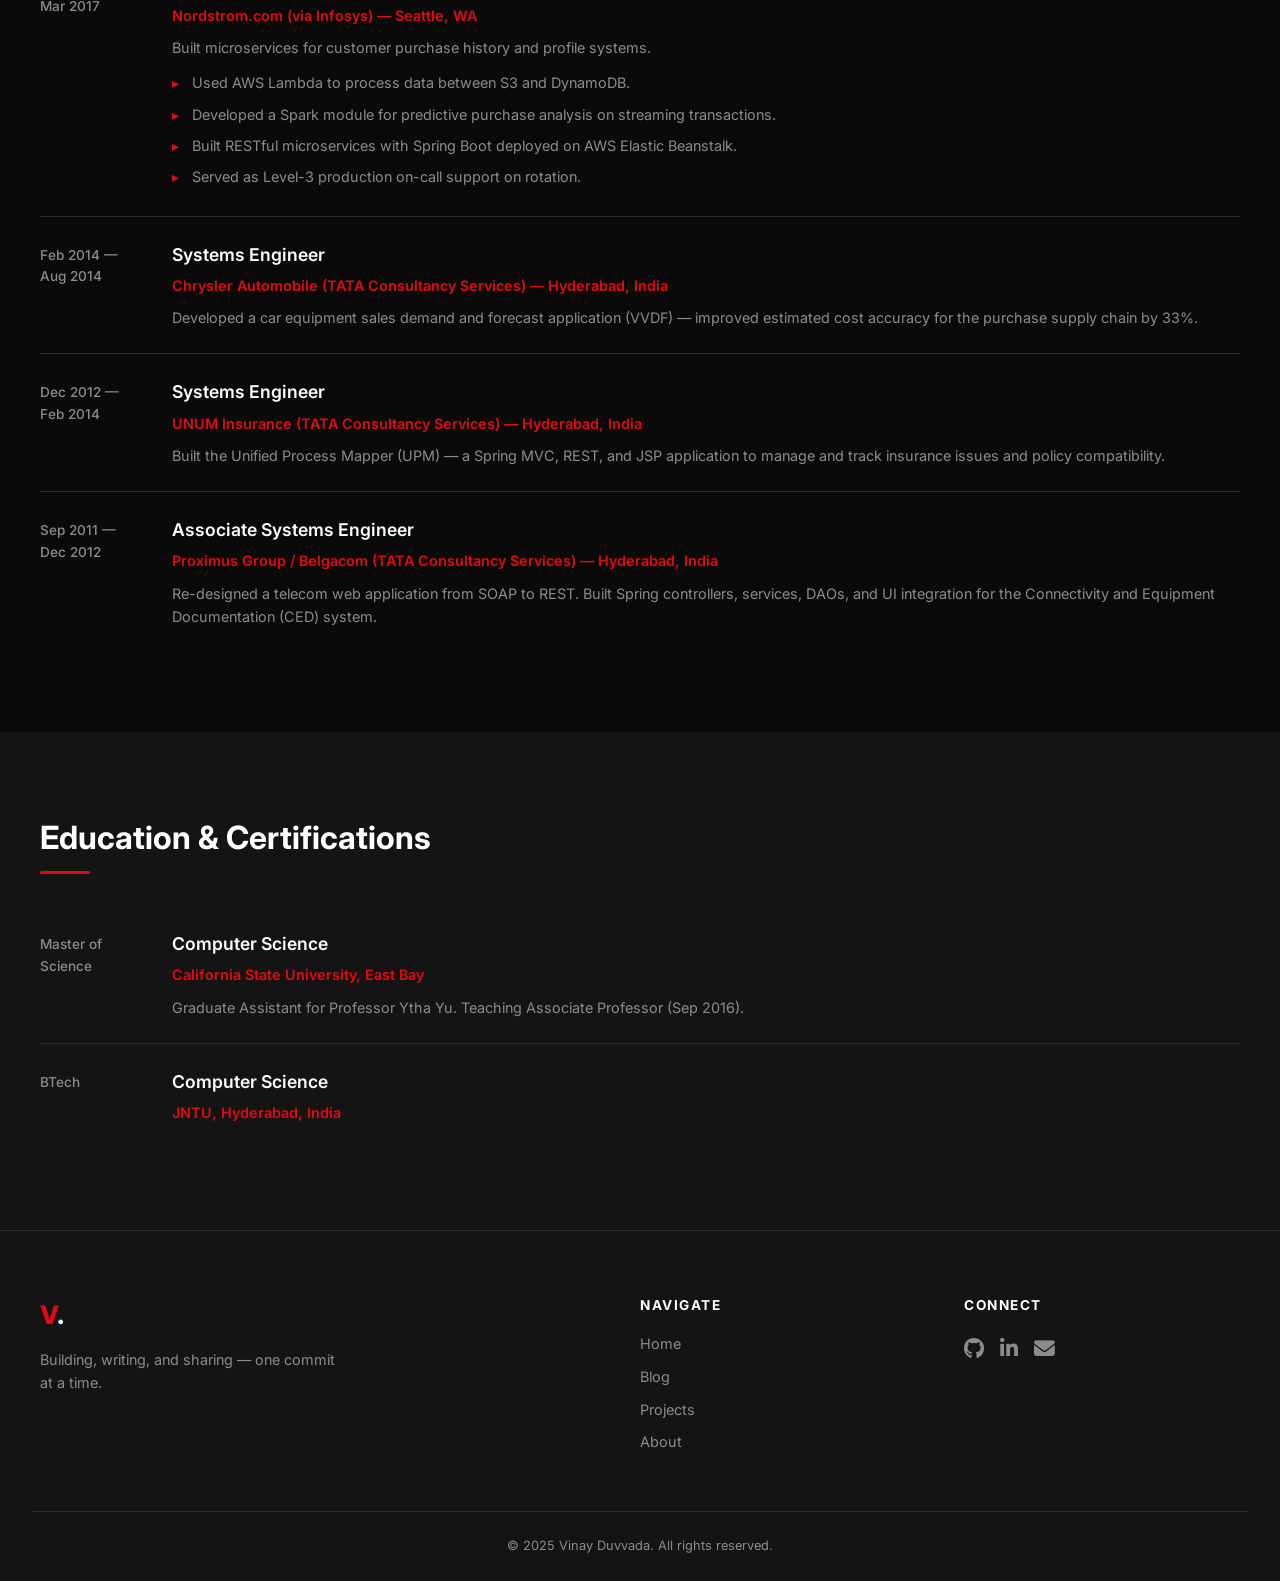
==== commit ea8a13ec: "Update the projects overview" ====
--- a/about.html
+++ b/about.html
@@ -4,7 +4,7 @@
     <meta charset="UTF-8">
     <meta name="viewport" content="width=device-width, initial-scale=1.0">
     <title>About — Vinay Duvvada</title>
-    <meta name="description" content="About Vinay Duvvada — Staff Software Engineer at ServiceNow - building distributed systems, cloud automation, and enterprise platforms.">
+    <meta name="description" content="About Vinay Duvvada — Staff Software Engineer with 13+ years experience in cloud, distributed systems, and enterprise SaaS automation.">
     <link rel="stylesheet" href="https://cdnjs.cloudflare.com/ajax/libs/font-awesome/6.5.1/css/all.min.css">
     <link href="https://fonts.googleapis.com/css2?family=Inter:wght@300;400;500;600;700;800&display=swap" rel="stylesheet">
     <link rel="stylesheet" href="css/style.css">
@@ -33,8 +33,8 @@
             <i class="fas fa-user"></i>
         </div>
         <div class="about-info">
-            <h1>Vinay Chowdary Duvvada</h1>
-            <p class="about-role">Staff Software Engineer at ServiceNow</p>
+            <h1>Vinay Duvvada</h1>
+            <p class="about-role">Staff Software Engineer</p>
             <p>
                 I'm a Staff Software Engineer with 12+ years of experience in designing, developing, and
                 scaling enterprise applications across E-commerce, Ticketing, Automobile, Insurance, and
@@ -43,129 +43,215 @@
                 near-zero downtime database migration systems.
             </p>
             <p>
-                Previously at Microsoft, I designed event-driven distributed systems for the Windows OS 
+                Previously at Microsoft, I designed event-driven distributed systems for the Windows OS
                 pre-release testing platform on Azure, reducing manual testing efforts and achieving
                 strong reliability for Windows release pipelines.
             </p>
             <p>
-                I'm proficient in Cloud-native, Microservice, and Service-Oriented architectures, with
-                hands-on experience across AWS, Azure, Kubernetes, Docker, and the ServiceNow platform.
-                This site is my personal space to share knowledge, document projects, and write about
-                software engineering.
+                I specialize in microservices architecture, event-driven systems, and workflow automation.
+                Outside of work I build Chrome extensions, write about distributed systems, and tinker
+                with side projects that scratch my own itch.
             </p>
             <div class="hero-social" style="justify-content: flex-start; margin-top: 1.5rem;">
-                <a href="https://github.com/dvinay" target="_blank" rel="noopener" aria-label="GitHub"><i class="fab fa-github"></i></a>
-                <a href="https://linkedin.com/in/vinayduvvada" target="_blank" rel="noopener" aria-label="LinkedIn"><i class="fab fa-linkedin-in"></i></a>
+                <a href="https://github.com/vinayduvvada" target="_blank" rel="noopener" aria-label="GitHub"><i class="fab fa-github"></i></a>
+                <a href="https://www.linkedin.com/in/vinayduvvada" target="_blank" rel="noopener" aria-label="LinkedIn"><i class="fab fa-linkedin-in"></i></a>
                 <a href="mailto:vinay.chowdary518@gmail.com" aria-label="Email"><i class="fas fa-envelope"></i></a>
             </div>
         </div>
     </section>
 
-    <!-- Skills -->
+    <!-- Skills & Technologies -->
     <section class="section section-alt">
         <div class="skills-section" style="padding: 0;">
-            <h2 class="section-title">Skills & Technologies</h2>
+            <h2 class="section-title">Skills &amp; Technologies</h2>
             <div class="skills-grid">
                 <div class="skill-card">
                     <h4>Languages</h4>
                     <ul>
-                        <li>Java / Scala</li>
-                        <li>JavaScript / TypeScript</li>
-                        <li>C# / .NET</li>
+                        <li>Java &amp; Scala</li>
+                        <li>JavaScript / ES6+</li>
+                        <li>C# / .NET Core</li>
                         <li>Python</li>
                         <li>SQL / PL-SQL</li>
                         <li>Unix Shell Scripting</li>
                     </ul>
                 </div>
                 <div class="skill-card">
-                    <h4>Frameworks & Tools</h4>
-                    <ul>
-                        <li>Spring Boot / Spring MVC</li>
-                        <li>ServiceNow Workflow & Flow Designer</li>
-                        <li>Akka / Mule ESB</li>
+                    <h4>Cloud &amp; Infrastructure</h4>
+                    <ul>
+                        <li>AWS (EC2, ECS, S3, Lambda, DynamoDB, API Gateway, Elastic Beanstalk)</li>
+                        <li>Azure (AKS, Event Hub, Service Bus, Logic Apps, Function Apps, Batch)</li>
+                        <li>Kubernetes &amp; Docker</li>
+                        <li>Azure Service Fabric</li>
+                        <li>Helm &amp; Jenkins CI/CD</li>
+                    </ul>
+                </div>
+                <div class="skill-card">
+                    <h4>Frameworks &amp; Tools</h4>
+                    <ul>
+                        <li>Spring Boot / Spring MVC / Hibernate</li>
+                        <li>Akka Actor System</li>
                         <li>Node.js / Express / Angular</li>
-                        <li>React Native</li>
-                        <li>Hibernate / JPA</li>
-                    </ul>
-                </div>
-                <div class="skill-card">
-                    <h4>Cloud & DevOps</h4>
-                    <ul>
-                        <li>AWS (EC2, S3, Lambda, DynamoDB)</li>
-                        <li>Azure (AKS, Functions, Logic App, EventHub, Service Bus)</li>
-                        <li>Docker & Kubernetes</li>
-                        <li>CI/CD (Jenkins, CI/CD)</li>
-                        <li>Splunk / Grafana / Azure App Insights</li>
-                    </ul>
-                </div>
-                <div class="skill-card">
-                    <h4>Databases & Practices</h4>
-                    <ul>
-                        <li>PostgreSQL / Oracle / MySQL / MSSQL</li>
-                        <li>MongoDB / DynamoDB</li>
-                        <li>Microservice & SOA Architecture</li>
+                        <li>Mule ESB</li>
+                        <li>Apache Spark</li>
+                        <li>ServiceNow Workflow &amp; Flow Designer</li>
+                    </ul>
+                </div>
+                <div class="skill-card">
+                    <h4>Databases</h4>
+                    <ul>
+                        <li>PostgreSQL (RaptorDB)</li>
+                        <li>Oracle / MySQL / MS SQL</li>
+                        <li>MongoDB / Cassandra</li>
+                        <li>DynamoDB</li>
+                        <li>Redis (Distributed Cache)</li>
+                    </ul>
+                </div>
+                <div class="skill-card">
+                    <h4>Observability &amp; Testing</h4>
+                    <ul>
+                        <li>Splunk / Grafana / Graylog</li>
+                        <li>Azure App Insights</li>
+                        <li>JUnit / QUnit / Selenium</li>
+                        <li>SOAP UI</li>
+                        <li>HP-QTP / HP-ALM</li>
+                    </ul>
+                </div>
+                <div class="skill-card">
+                    <h4>Practices</h4>
+                    <ul>
+                        <li>Microservices &amp; SOA</li>
+                        <li>Event-Driven Architecture</li>
+                        <li>CI/CD &amp; Blue-Green Deployments</li>
+                        <li>Infrastructure as Code</li>
                         <li>Test-Driven Development</li>
-                        <li>REST & SOAP Web Services</li>
-                        <li>Infrastructure as Code (Terraform, CloudFormation, ARM)</li>
                     </ul>
                 </div>
             </div>
         </div>
     </section>
 
-    <!-- Career Timeline -->
+    <!-- Experience -->
     <section class="section">
         <div class="section-container">
-            <h2 class="section-title">Career Journey</h2>
+            <h2 class="section-title">Experience</h2>
             <div class="timeline" style="padding: 2rem 0 0;">
-                <div class="timeline-item">
-                    <div class="timeline-date">2022 – Present</div>
+
+                <div class="timeline-item">
+                    <div class="timeline-date">Nov 2022 — Present</div>
                     <div class="timeline-content">
                         <h3>Staff Software Engineer</h3>
                         <span class="company">ServiceNow — Kirkland, WA</span>
-                        <p>Building infrastructure automation workflows for SaaS cloud services — dynamic proxy configuration for ADC gateways, cloud security key migrations, near-zero downtime ADC stack migrations, and RaptorDB upgrade automations.</p>
-                    </div>
-                </div>
-                <div class="timeline-item">
-                    <div class="timeline-date">2019 – 2022</div>
+                        <p>Building infrastructure automation for ServiceNow's cloud platform. Key contributions:</p>
+                        <ul>
+                            <li>Automating configuration of the AI Control Tower proxy gateway to enable AI services including MCP, AI-Gateway, Dynamic Gateway, Build Agent, and NextGen.</li>
+                            <li>Developed automation migrating the SaaS Load Balancer stack from legacy F5 systems to an in-house ADC — covering 95% of ServiceNow customers.</li>
+                            <li>Designed near-zero-downtime upgrade automation for RaptorDB (PostgreSQL) integrated with monthly OS patching cycles, managing 98% of customer instances.</li>
+                            <li>Implemented cloud security key migration from Centralized Key Secure to Distributed Key Secure clusters.</li>
+                            <li>Addressed reliability and health monitoring for the Application Delivery Controller.</li>
+                        </ul>
+                    </div>
+                </div>
+
+                <div class="timeline-item">
+                    <div class="timeline-date">May 2019 — Nov 2022</div>
                     <div class="timeline-content">
                         <h3>Senior Software Engineer</h3>
                         <span class="company">Microsoft — Redmond, WA</span>
-                        <p>Designed event-driven distributed architecture for Windows pre-release testing on Azure. Built the Risk/Warning Engine for release reports, reducing 83% manual testing and achieving 99.3% reliability for Windows release pipelines.</p>
-                    </div>
-                </div>
-                <div class="timeline-item">
-                    <div class="timeline-date">2017 – 2019</div>
+                        <p>Designed and built event-based distributed systems for Windows release management on Azure. Key contributions:</p>
+                        <ul>
+                            <li>Designed an event-based distributed architecture for Windows package pre-release business rule testing — reduced 83% of manual testing effort.</li>
+                            <li>Developed a Risk/Warning Engine for Windows package release reports using Azure Stream to streamline quality checks.</li>
+                            <li>Created a geo-redundant infrastructure with Azure ARM templates achieving 99.3% reliability for Windows release pipelines.</li>
+                            <li>Implemented pull-and-push near real-time event consumption for Risk status dashboards.</li>
+                            <li>Performed blue-green CI/CD deployments for zero-downtime releases.</li>
+                        </ul>
+                    </div>
+                </div>
+
+                <div class="timeline-item">
+                    <div class="timeline-date">Aug 2018 — May 2019</div>
                     <div class="timeline-content">
                         <h3>Software Development Engineer III</h3>
                         <span class="company">Live Nation Entertainment — San Francisco, CA</span>
-                        <p>Developed microservice APIs for distributed e-commerce ticketing using Scala and Akka. Increased ticket purchases by 40% via Kinesis streaming integration and improved UI loading time by 80% with Redis distributed caching.</p>
-                    </div>
-                </div>
-                <div class="timeline-item">
-                    <div class="timeline-date">2017 – 2018</div>
+                        <p>Built microservice APIs for the distributed TicketWeb e-commerce platform using Scala and Akka.</p>
+                        <ul>
+                            <li>Created a Kinesis streaming module to share events and organizations through Ticketmaster's search engine — increased ticket purchases and transactions by 40%.</li>
+                            <li>Onboarded a Redis distributed cache layer between services — improved UI page load time by 80%.</li>
+                        </ul>
+                    </div>
+                </div>
+
+                <div class="timeline-item">
+                    <div class="timeline-date">Dec 2017 — Aug 2018</div>
                     <div class="timeline-content">
                         <h3>Software Development Engineer III</h3>
-                        <span class="company">StubHub (eBay) — San Francisco, CA</span>
-                        <p>Developed NFL ticket purchase transaction services and cross-company integrations between StubHub and SeatGeek. Built the StubHub Integration Platform using Mule ESB and Spring Boot microservices.</p>
-                    </div>
-                </div>
-                <div class="timeline-item">
-                    <div class="timeline-date">2016 – 2017</div>
+                        <span class="company">StubHub (eBay Company, via Anchor InfoTech) — San Francisco, CA</span>
+                        <p>Built the StubHub Integration Platform (SHIP) — middleware for primary and third-party ticket vendors.</p>
+                        <ul>
+                            <li>Developed services for NFL ticket purchase transactions between StubHub and SeatGeek (cross-company collaboration).</li>
+                            <li>Designed mock services to mimic primary partner APIs for early integration testing.</li>
+                            <li>Deployed SHIP using Mule ESB on PCF via Jenkins pipelines and Spring Boot microservices.</li>
+                        </ul>
+                    </div>
+                </div>
+
+                <div class="timeline-item">
+                    <div class="timeline-date">Mar 2017 — Nov 2017</div>
+                    <div class="timeline-content">
+                        <h3>Software Development Engineer III</h3>
+                        <span class="company">Live Nation Entertainment — San Francisco, CA</span>
+                        <p>Developed microservice APIs for the TicketWeb SaaS ticketing and checkout platform.</p>
+                        <ul>
+                            <li>Built customer analytics and acquisition tracking (Google Analytics, Facebook Pixel, AWIN).</li>
+                            <li>Developed batch jobs for daily purchase and ticket transaction reports.</li>
+                            <li>Created a Splunk dashboard to monitor health and reliability of internal services.</li>
+                        </ul>
+                    </div>
+                </div>
+
+                <div class="timeline-item">
+                    <div class="timeline-date">Jun 2016 — Mar 2017</div>
                     <div class="timeline-content">
                         <h3>Technology Analyst</h3>
-                        <span class="company">Nordstrom (via Infosys) — Seattle, WA</span>
-                        <p>Built microservices for customer experience, used AWS Lambda for S3/DynamoDB data processing, and developed Spark modules for predictive purchase analysis.</p>
-                    </div>
-                </div>
-                <div class="timeline-item">
-                    <div class="timeline-date">2011 – 2014</div>
+                        <span class="company">Nordstrom.com (via Infosys) — Seattle, WA</span>
+                        <p>Built microservices for customer purchase history and profile systems.</p>
+                        <ul>
+                            <li>Used AWS Lambda to process data between S3 and DynamoDB.</li>
+                            <li>Developed a Spark module for predictive purchase analysis on streaming transactions.</li>
+                            <li>Built RESTful microservices with Spring Boot deployed on AWS Elastic Beanstalk.</li>
+                            <li>Served as Level-3 production on-call support on rotation.</li>
+                        </ul>
+                    </div>
+                </div>
+
+                <div class="timeline-item">
+                    <div class="timeline-date">Feb 2014 — Aug 2014</div>
                     <div class="timeline-content">
                         <h3>Systems Engineer</h3>
-                        <span class="company">Tata Consultancy Services — Hyderabad, India</span>
-                        <p>Developed enterprise applications for Chrysler (vehicle demand forecasting services), UNUM Insurance (unified process mapper), and Proximus/Belgacom (telecom service orders).</p>
-                    </div>
-                </div>
+                        <span class="company">Chrysler Automobile (TATA Consultancy Services) — Hyderabad, India</span>
+                        <p>Developed a car equipment sales demand and forecast application (VVDF) — improved estimated cost accuracy for the purchase supply chain by 33%.</p>
+                    </div>
+                </div>
+
+                <div class="timeline-item">
+                    <div class="timeline-date">Dec 2012 — Feb 2014</div>
+                    <div class="timeline-content">
+                        <h3>Systems Engineer</h3>
+                        <span class="company">UNUM Insurance (TATA Consultancy Services) — Hyderabad, India</span>
+                        <p>Built the Unified Process Mapper (UPM) — a Spring MVC, REST, and JSP application to manage and track insurance issues and policy compatibility.</p>
+                    </div>
+                </div>
+
+                <div class="timeline-item">
+                    <div class="timeline-date">Sep 2011 — Dec 2012</div>
+                    <div class="timeline-content">
+                        <h3>Associate Systems Engineer</h3>
+                        <span class="company">Proximus Group / Belgacom (TATA Consultancy Services) — Hyderabad, India</span>
+                        <p>Re-designed a telecom web application from SOAP to REST. Built Spring controllers, services, DAOs, and UI integration for the Connectivity and Equipment Documentation (CED) system.</p>
+                    </div>
+                </div>
+
             </div>
         </div>
     </section>
@@ -173,21 +259,21 @@
     <!-- Education & Certifications -->
     <section class="section section-alt">
         <div class="section-container">
-            <h2 class="section-title">Education</h2>
+            <h2 class="section-title">Education &amp; Certifications</h2>
             <div class="timeline" style="padding: 2rem 0 0;">
                 <div class="timeline-item">
-                    <div class="timeline-date">2014 – 2016</div>
-                    <div class="timeline-content">
-                        <h3>Master of Science, Computer Science</h3>
+                    <div class="timeline-date">Master of Science</div>
+                    <div class="timeline-content">
+                        <h3>Computer Science</h3>
                         <span class="company">California State University, East Bay</span>
-                        <p>Teaching Associate Professor & Graduate Assistant for Professor Ytha Yu.</p>
-                    </div>
-                </div>
-                <div class="timeline-item">
-                    <div class="timeline-date">2007 – 2011</div>
-                    <div class="timeline-content">
-                        <h3>BTech, Computer Science</h3>
-                        <span class="company">JNTU — Hyderabad, India</span>
+                        <p>Graduate Assistant for Professor Ytha Yu. Teaching Associate Professor (Sep 2016).</p>
+                    </div>
+                </div>
+                <div class="timeline-item">
+                    <div class="timeline-date">BTech</div>
+                    <div class="timeline-content">
+                        <h3>Computer Science</h3>
+                        <span class="company">JNTU, Hyderabad, India</span>
                     </div>
                 </div>
             </div>
@@ -211,14 +297,14 @@
             <div class="footer-social">
                 <h4>Connect</h4>
                 <div class="social-icons">
-                    <a href="https://github.com/dvinay" target="_blank" rel="noopener" aria-label="GitHub"><i class="fab fa-github"></i></a>
-                    <a href="https://linkedin.com/in/vinayduvvada" target="_blank" rel="noopener" aria-label="LinkedIn"><i class="fab fa-linkedin-in"></i></a>
+                    <a href="https://github.com/vinayduvvada" target="_blank" rel="noopener" aria-label="GitHub"><i class="fab fa-github"></i></a>
+                    <a href="https://www.linkedin.com/in/vinayduvvada" target="_blank" rel="noopener" aria-label="LinkedIn"><i class="fab fa-linkedin-in"></i></a>
                     <a href="mailto:vinay.chowdary518@gmail.com" aria-label="Email"><i class="fas fa-envelope"></i></a>
                 </div>
             </div>
         </div>
         <div class="footer-bottom">
-            <p>&copy; 2026 Vinay Duvvada. All rights reserved.</p>
+            <p>&copy; 2025 Vinay Duvvada. All rights reserved.</p>
         </div>
     </footer>
 
--- a/css/style.css
+++ b/css/style.css
@@ -274,6 +274,19 @@
     transform: translateY(-2px);
 }
 
+.btn-chrome {
+    background: #4285f4;
+    color: #fff;
+    border-color: #4285f4;
+}
+
+.btn-chrome:hover {
+    background: #3367d6;
+    border-color: #3367d6;
+    box-shadow: 0 4px 20px rgba(66, 133, 244, 0.35);
+    transform: translateY(-2px);
+}
+
 /* ============================================
    HERO SECTION
    ============================================ */
@@ -955,6 +968,28 @@
     font-size: 0.9rem;
     margin-top: 0.5rem;
     line-height: 1.6;
+}
+
+.timeline-content ul {
+    list-style: none;
+    margin-top: 0.5rem;
+    padding: 0;
+}
+
+.timeline-content ul li {
+    color: var(--text-muted);
+    font-size: 0.9rem;
+    padding: 0.25rem 0;
+    line-height: 1.6;
+    padding-left: 1.25rem;
+    position: relative;
+}
+
+.timeline-content ul li::before {
+    content: '\25B8';
+    color: var(--primary);
+    position: absolute;
+    left: 0;
 }
 
 /* ============================================
@@ -1241,3 +1276,442 @@
         justify-content: center;
     }
 }
+
+/* ============================================
+   SPINNER / LOADING STATES
+   ============================================ */
+.spinner {
+    display: inline-block;
+    width: 18px;
+    height: 18px;
+    border: 2px solid var(--border);
+    border-top-color: var(--primary);
+    border-radius: 50%;
+    animation: spin 0.7s linear infinite;
+    vertical-align: middle;
+    margin-right: 0.5rem;
+}
+
+@keyframes spin {
+    to { transform: rotate(360deg); }
+}
+
+.projects-loading,
+.github-loading {
+    grid-column: 1 / -1;
+    text-align: center;
+    padding: 3rem 0;
+    color: var(--text-muted);
+    font-size: 0.95rem;
+}
+
+/* ============================================
+   NETFLIX-STYLE CARD BANNER (projects grid)
+   ============================================ */
+.netflix-card {
+    display: flex;
+    flex-direction: column;
+}
+
+.netflix-card .project-card-link {
+    display: flex;
+    flex-direction: column;
+    height: 100%;
+}
+
+.project-card-banner {
+    position: relative;
+    width: 100%;
+    aspect-ratio: 16 / 9;
+    overflow: hidden;
+    background: var(--bg-elevated);
+    flex-shrink: 0;
+}
+
+.project-card-banner img {
+    width: 100%;
+    height: 100%;
+    object-fit: cover;
+    transition: transform 0.4s ease;
+    display: block;
+}
+
+.netflix-card:hover .project-card-banner img {
+    transform: scale(1.06);
+}
+
+.project-card-banner-overlay {
+    position: absolute;
+    inset: 0;
+    background: linear-gradient(to bottom, transparent 50%, rgba(0,0,0,0.6) 100%);
+    pointer-events: none;
+}
+
+.project-card-banner--icon {
+    display: flex;
+    align-items: center;
+    justify-content: center;
+    background: linear-gradient(135deg, var(--bg-elevated) 0%, rgba(229,9,20,0.08) 100%);
+    aspect-ratio: 16 / 9;
+}
+
+.project-card-banner--icon i {
+    font-size: 3rem;
+    color: var(--primary);
+    opacity: 0.6;
+}
+
+/* Remove bottom margin on project-icon inside netflix cards
+   (icon is only shown in fallback / no-image state) */
+.netflix-card .project-icon {
+    margin-bottom: 0;
+}
+
+/* ============================================
+   NETFLIX CARD IMAGE STRIP (thumbnail row)
+   ============================================ */
+.project-card-images {
+    display: flex;
+    gap: 4px;
+    padding: 0 0 0.5rem;
+    overflow-x: auto;
+    scrollbar-width: none;
+}
+
+.project-card-images::-webkit-scrollbar {
+    display: none;
+}
+
+.project-card-img-item {
+    flex: 0 0 72px;
+    height: 48px;
+    border-radius: 4px;
+    overflow: hidden;
+    border: 1px solid var(--border);
+    transition: border-color var(--transition);
+}
+
+.project-card-img-item:hover {
+    border-color: var(--primary);
+}
+
+.project-card-img-item img {
+    width: 100%;
+    height: 100%;
+    object-fit: cover;
+    display: block;
+}
+
+/* ============================================
+   GITHUB LINK ICON IN CARD FOOTER
+   ============================================ */
+.project-github-link {
+    display: inline-flex;
+    align-items: center;
+    justify-content: center;
+    width: 32px;
+    height: 32px;
+    border-radius: 50%;
+    border: 1px solid var(--border);
+    color: var(--text-muted);
+    font-size: 1rem;
+    text-decoration: none;
+    transition: color var(--transition), border-color var(--transition);
+    flex-shrink: 0;
+}
+
+.project-github-link:hover {
+    color: var(--primary);
+    border-color: var(--primary);
+}
+
+.project-chrome-link {
+    display: inline-flex;
+    align-items: center;
+    justify-content: center;
+    width: 32px;
+    height: 32px;
+    border-radius: 50%;
+    border: 1px solid var(--border);
+    color: var(--text-muted);
+    font-size: 1rem;
+    text-decoration: none;
+    transition: color var(--transition), border-color var(--transition);
+    flex-shrink: 0;
+}
+
+.project-chrome-link:hover {
+    color: #4285f4;
+    border-color: #4285f4;
+}
+
+/* project-links row alignment */
+.project-links {
+    display: flex;
+    align-items: center;
+    justify-content: space-between;
+}
+
+/* ============================================
+   PROJECT DETAIL GALLERY (screenshots section)
+   ============================================ */
+.project-gallery {
+    margin-top: 3rem;
+}
+
+.project-gallery-title {
+    font-size: 1.4rem;
+    font-weight: 700;
+    color: var(--text-bright);
+    margin-bottom: 1.25rem;
+}
+
+.project-gallery-grid {
+    display: grid;
+    grid-template-columns: repeat(auto-fill, minmax(260px, 1fr));
+    gap: 1rem;
+}
+
+.project-gallery-item {
+    position: relative;
+    border-radius: var(--radius);
+    overflow: hidden;
+    cursor: pointer;
+    border: 1px solid var(--border);
+    aspect-ratio: 16 / 10;
+    background: var(--bg-elevated);
+}
+
+.project-gallery-item img {
+    width: 100%;
+    height: 100%;
+    object-fit: cover;
+    display: block;
+    transition: transform 0.35s ease, filter 0.35s ease;
+}
+
+.project-gallery-item:hover img {
+    transform: scale(1.05);
+    filter: brightness(0.75);
+}
+
+.project-gallery-zoom {
+    position: absolute;
+    inset: 0;
+    display: flex;
+    align-items: center;
+    justify-content: center;
+    opacity: 0;
+    transition: opacity var(--transition);
+    font-size: 1.5rem;
+    color: #fff;
+    pointer-events: none;
+}
+
+.project-gallery-item:hover .project-gallery-zoom {
+    opacity: 1;
+}
+
+/* ============================================
+   LIGHTBOX
+   ============================================ */
+.img-lightbox {
+    position: fixed;
+    inset: 0;
+    z-index: 9999;
+    display: flex;
+    align-items: center;
+    justify-content: center;
+    opacity: 0;
+    pointer-events: none;
+    transition: opacity 0.3s ease;
+}
+
+.img-lightbox.open {
+    opacity: 1;
+    pointer-events: all;
+}
+
+.img-lightbox-backdrop {
+    position: absolute;
+    inset: 0;
+    background: rgba(0, 0, 0, 0.88);
+    backdrop-filter: blur(4px);
+}
+
+.img-lightbox-content {
+    position: relative;
+    z-index: 1;
+    max-width: 90vw;
+    max-height: 90vh;
+    display: flex;
+    align-items: center;
+    justify-content: center;
+}
+
+.img-lightbox-content img {
+    max-width: 90vw;
+    max-height: 85vh;
+    border-radius: var(--radius);
+    box-shadow: 0 24px 80px rgba(0, 0, 0, 0.8);
+    display: block;
+}
+
+.img-lightbox-close {
+    position: absolute;
+    top: -2.5rem;
+    right: 0;
+    background: none;
+    border: none;
+    color: #fff;
+    font-size: 1.4rem;
+    cursor: pointer;
+    padding: 0.25rem 0.5rem;
+    opacity: 0.8;
+    transition: opacity var(--transition);
+}
+
+.img-lightbox-close:hover {
+    opacity: 1;
+}
+
+/* ============================================
+   README SECTION (project detail)
+   ============================================ */
+.project-readme {
+    margin-top: 3rem;
+    padding-top: 2rem;
+    border-top: 1px solid var(--border);
+}
+
+.project-readme-title {
+    font-size: 1.4rem;
+    font-weight: 700;
+    color: var(--text-bright);
+    margin-bottom: 1.5rem;
+}
+
+.project-readme-body {
+    color: var(--text);
+    line-height: 1.8;
+    font-size: 0.97rem;
+}
+
+.markdown-body h1,
+.markdown-body h2,
+.markdown-body h3,
+.markdown-body h4 {
+    color: var(--text-bright);
+    margin: 1.8rem 0 0.75rem;
+    font-weight: 700;
+    line-height: 1.3;
+}
+
+.markdown-body h1 { font-size: 1.6rem; }
+.markdown-body h2 { font-size: 1.3rem; border-bottom: 1px solid var(--border); padding-bottom: 0.4rem; }
+.markdown-body h3 { font-size: 1.1rem; }
+.markdown-body h4 { font-size: 1rem; }
+
+.markdown-body p {
+    margin: 0 0 1rem;
+    color: var(--text);
+}
+
+.markdown-body ul,
+.markdown-body ol {
+    padding-left: 1.5rem;
+    margin: 0 0 1rem;
+}
+
+.markdown-body li {
+    margin-bottom: 0.35rem;
+    color: var(--text);
+}
+
+.markdown-body a {
+    color: var(--primary);
+    text-decoration: none;
+}
+
+.markdown-body a:hover {
+    text-decoration: underline;
+}
+
+.markdown-body code {
+    background: var(--bg-elevated);
+    border: 1px solid var(--border);
+    border-radius: 4px;
+    padding: 0.15em 0.4em;
+    font-size: 0.875em;
+    font-family: 'SFMono-Regular', Consolas, monospace;
+    color: var(--primary);
+}
+
+.markdown-body pre {
+    background: var(--bg-elevated);
+    border: 1px solid var(--border);
+    border-radius: var(--radius);
+    padding: 1.25rem;
+    overflow-x: auto;
+    margin: 0 0 1.25rem;
+}
+
+.markdown-body pre code {
+    background: none;
+    border: none;
+    padding: 0;
+    color: var(--text);
+    font-size: 0.875rem;
+}
+
+.markdown-body blockquote {
+    border-left: 3px solid var(--primary);
+    margin: 0 0 1rem;
+    padding: 0.5rem 0 0.5rem 1.25rem;
+    color: var(--text-muted);
+    font-style: italic;
+}
+
+.markdown-body img {
+    max-width: 100%;
+    border-radius: var(--radius);
+    display: block;
+    margin: 1rem auto;
+}
+
+.markdown-body table {
+    width: 100%;
+    border-collapse: collapse;
+    margin-bottom: 1.25rem;
+    font-size: 0.9rem;
+}
+
+.markdown-body th,
+.markdown-body td {
+    padding: 0.6rem 0.9rem;
+    border: 1px solid var(--border);
+    text-align: left;
+}
+
+.markdown-body th {
+    background: var(--bg-elevated);
+    color: var(--text-bright);
+    font-weight: 600;
+}
+
+.markdown-body hr {
+    border: none;
+    border-top: 1px solid var(--border);
+    margin: 1.5rem 0;
+}
+
+/* Responsive gallery */
+@media (max-width: 640px) {
+    .project-gallery-grid {
+        grid-template-columns: 1fr 1fr;
+    }
+
+    .project-card-banner {
+        aspect-ratio: 4 / 3;
+    }
+}
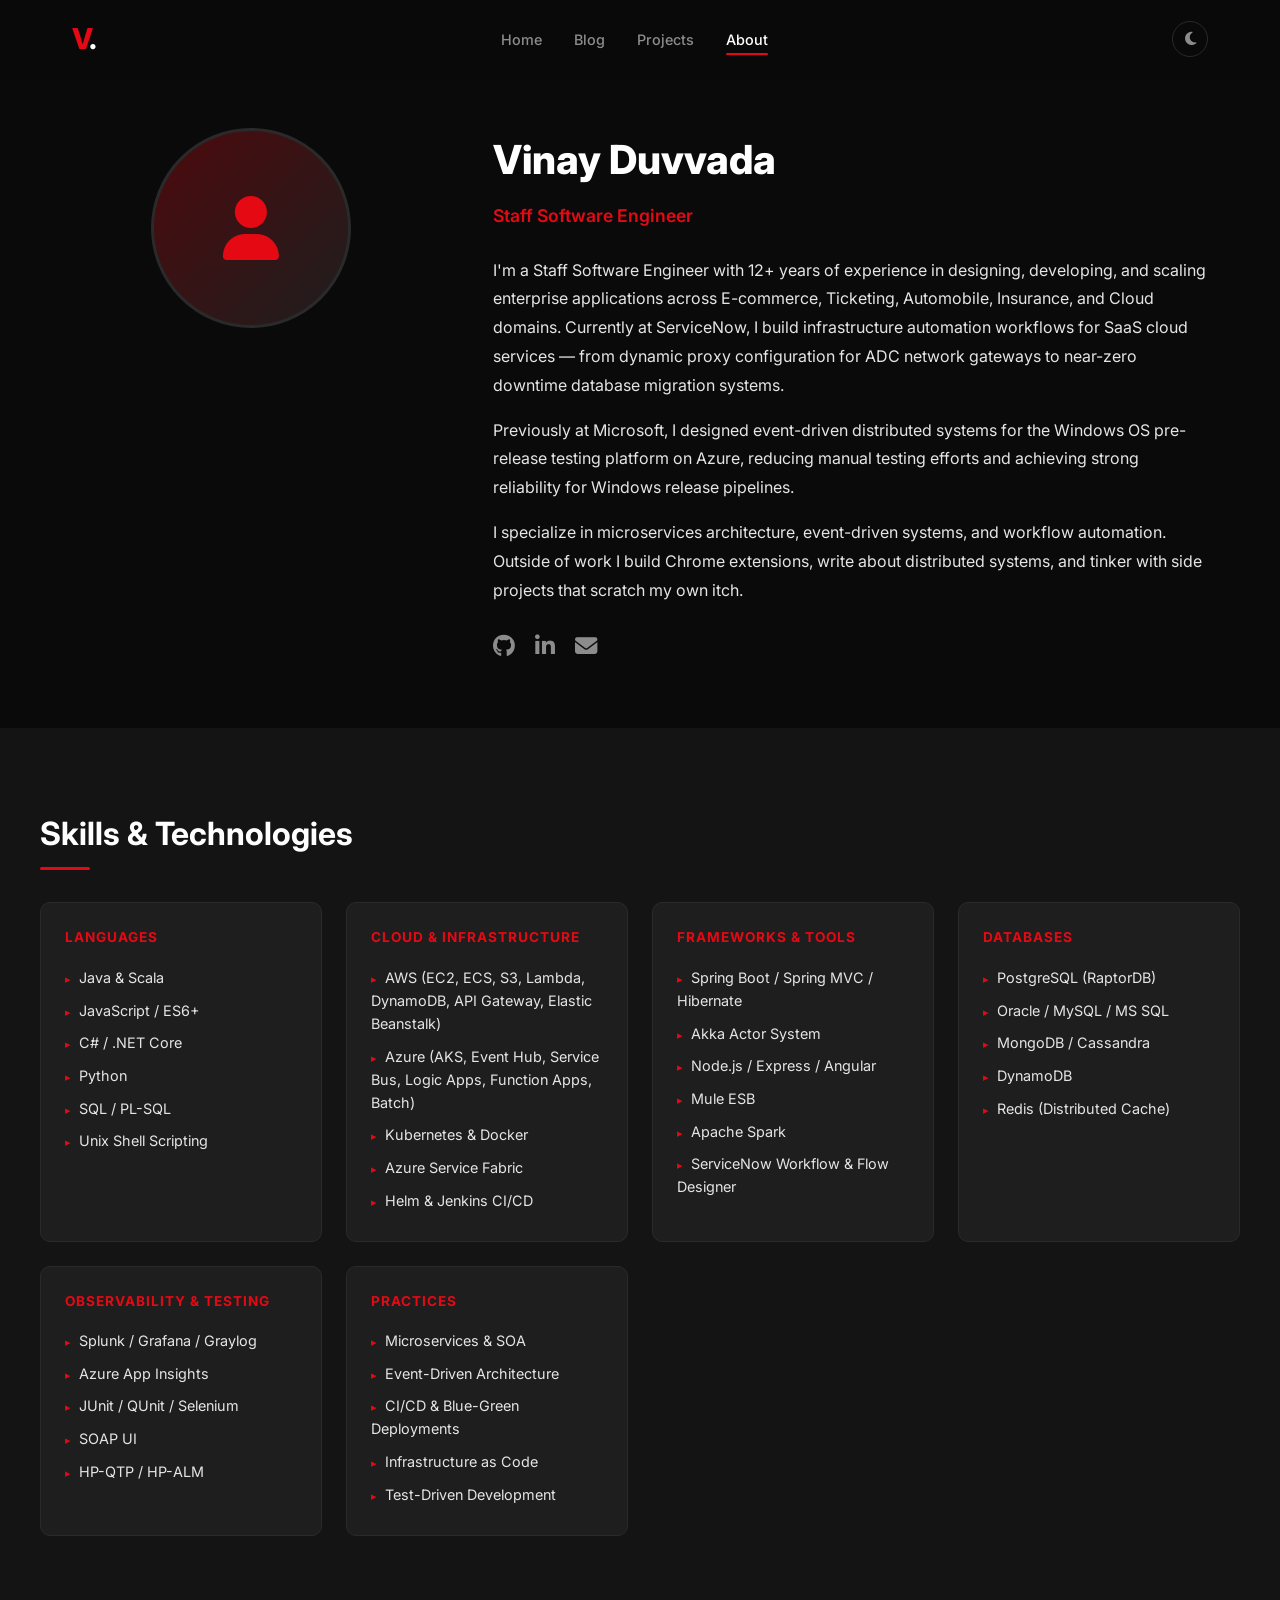
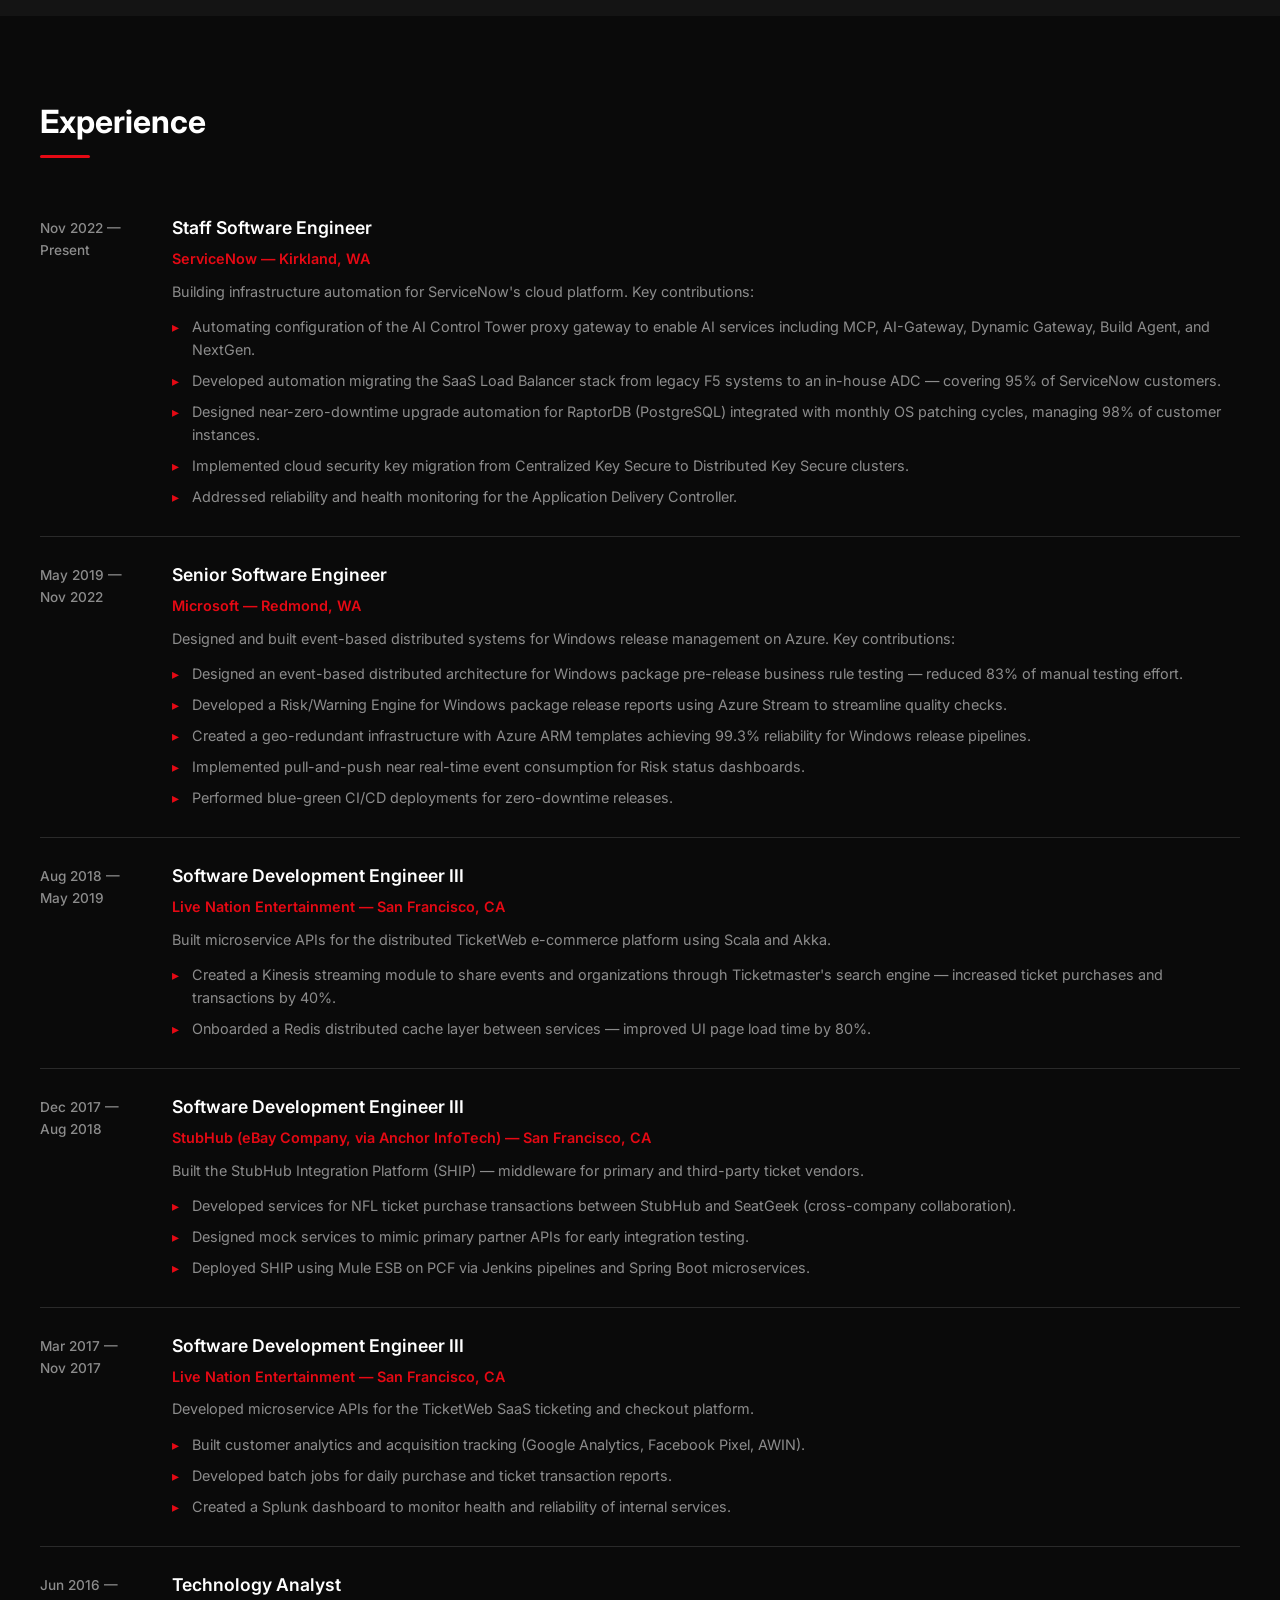
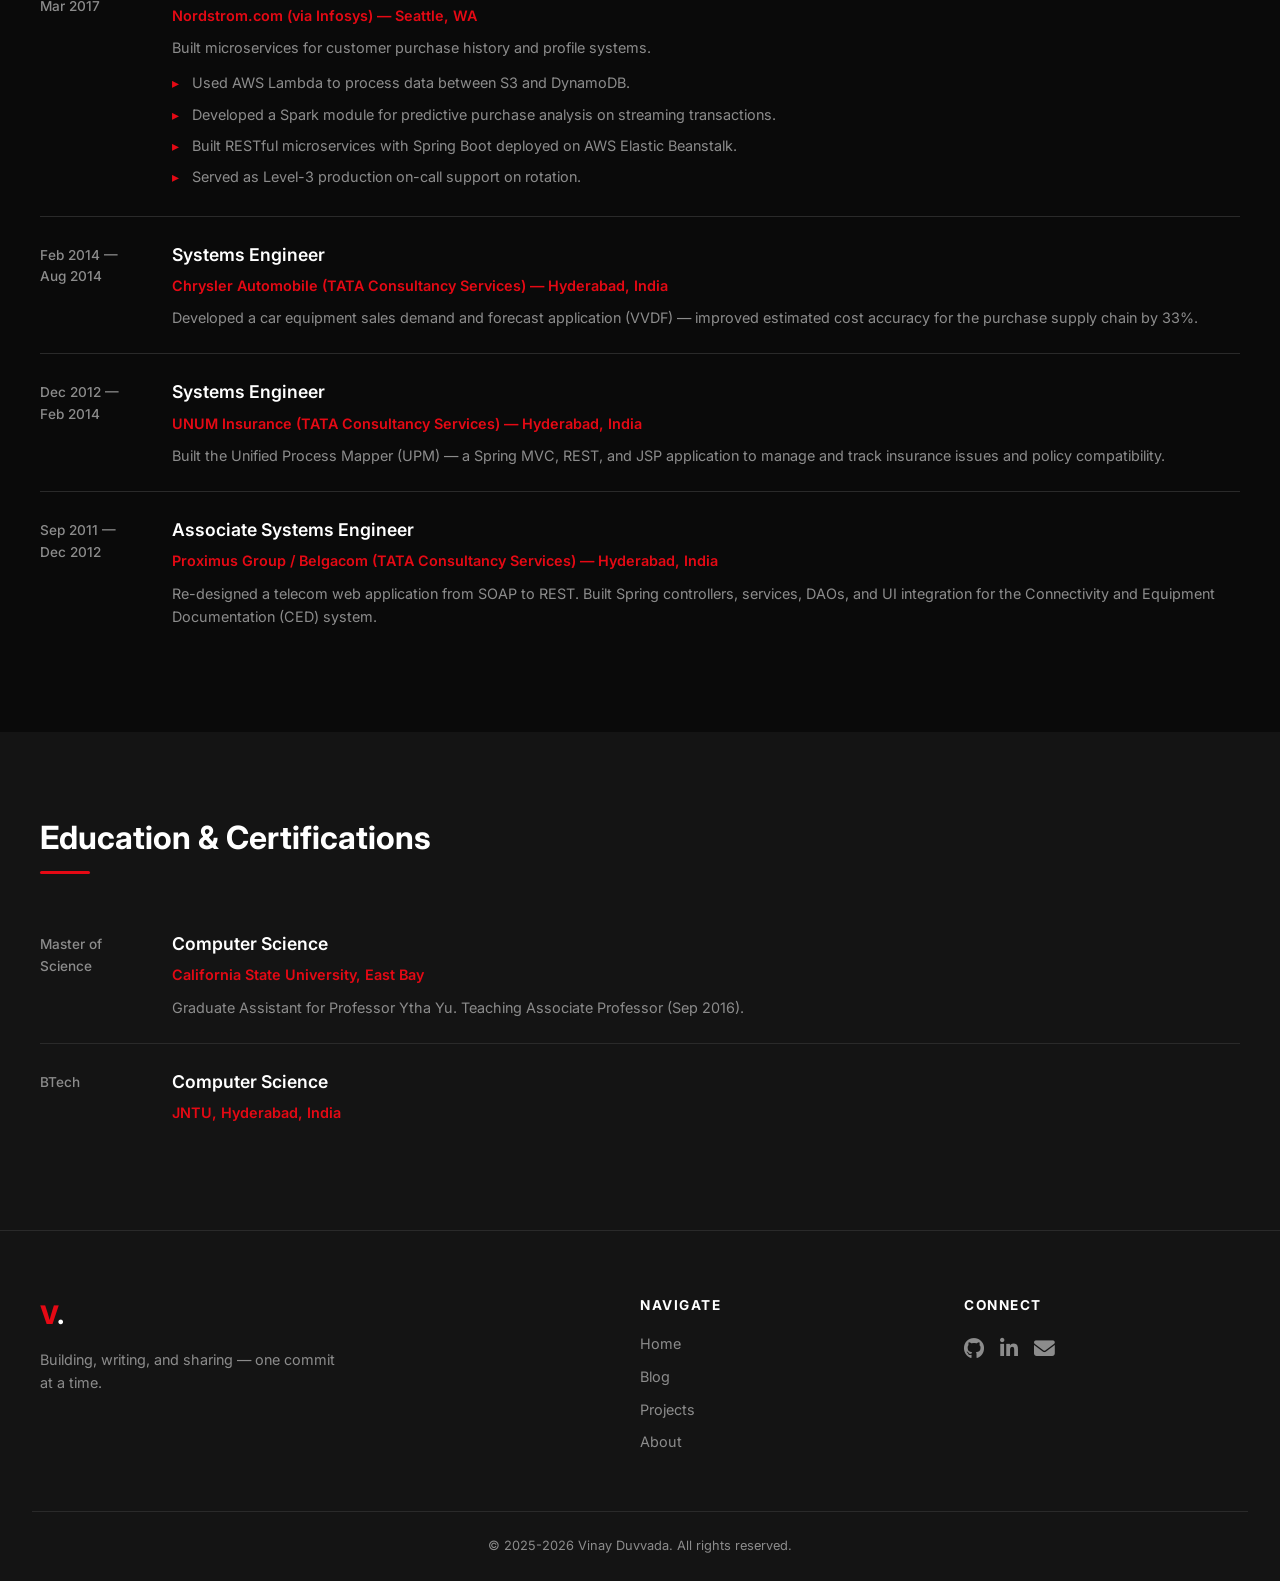
==== commit 963a9c19: "Add optimistic vs pessimistic locking blog" ====
--- a/about.html
+++ b/about.html
@@ -304,7 +304,7 @@
             </div>
         </div>
         <div class="footer-bottom">
-            <p>&copy; 2025 Vinay Duvvada. All rights reserved.</p>
+            <p>&copy; 2025-2026 Vinay Duvvada. All rights reserved.</p>
         </div>
     </footer>
 
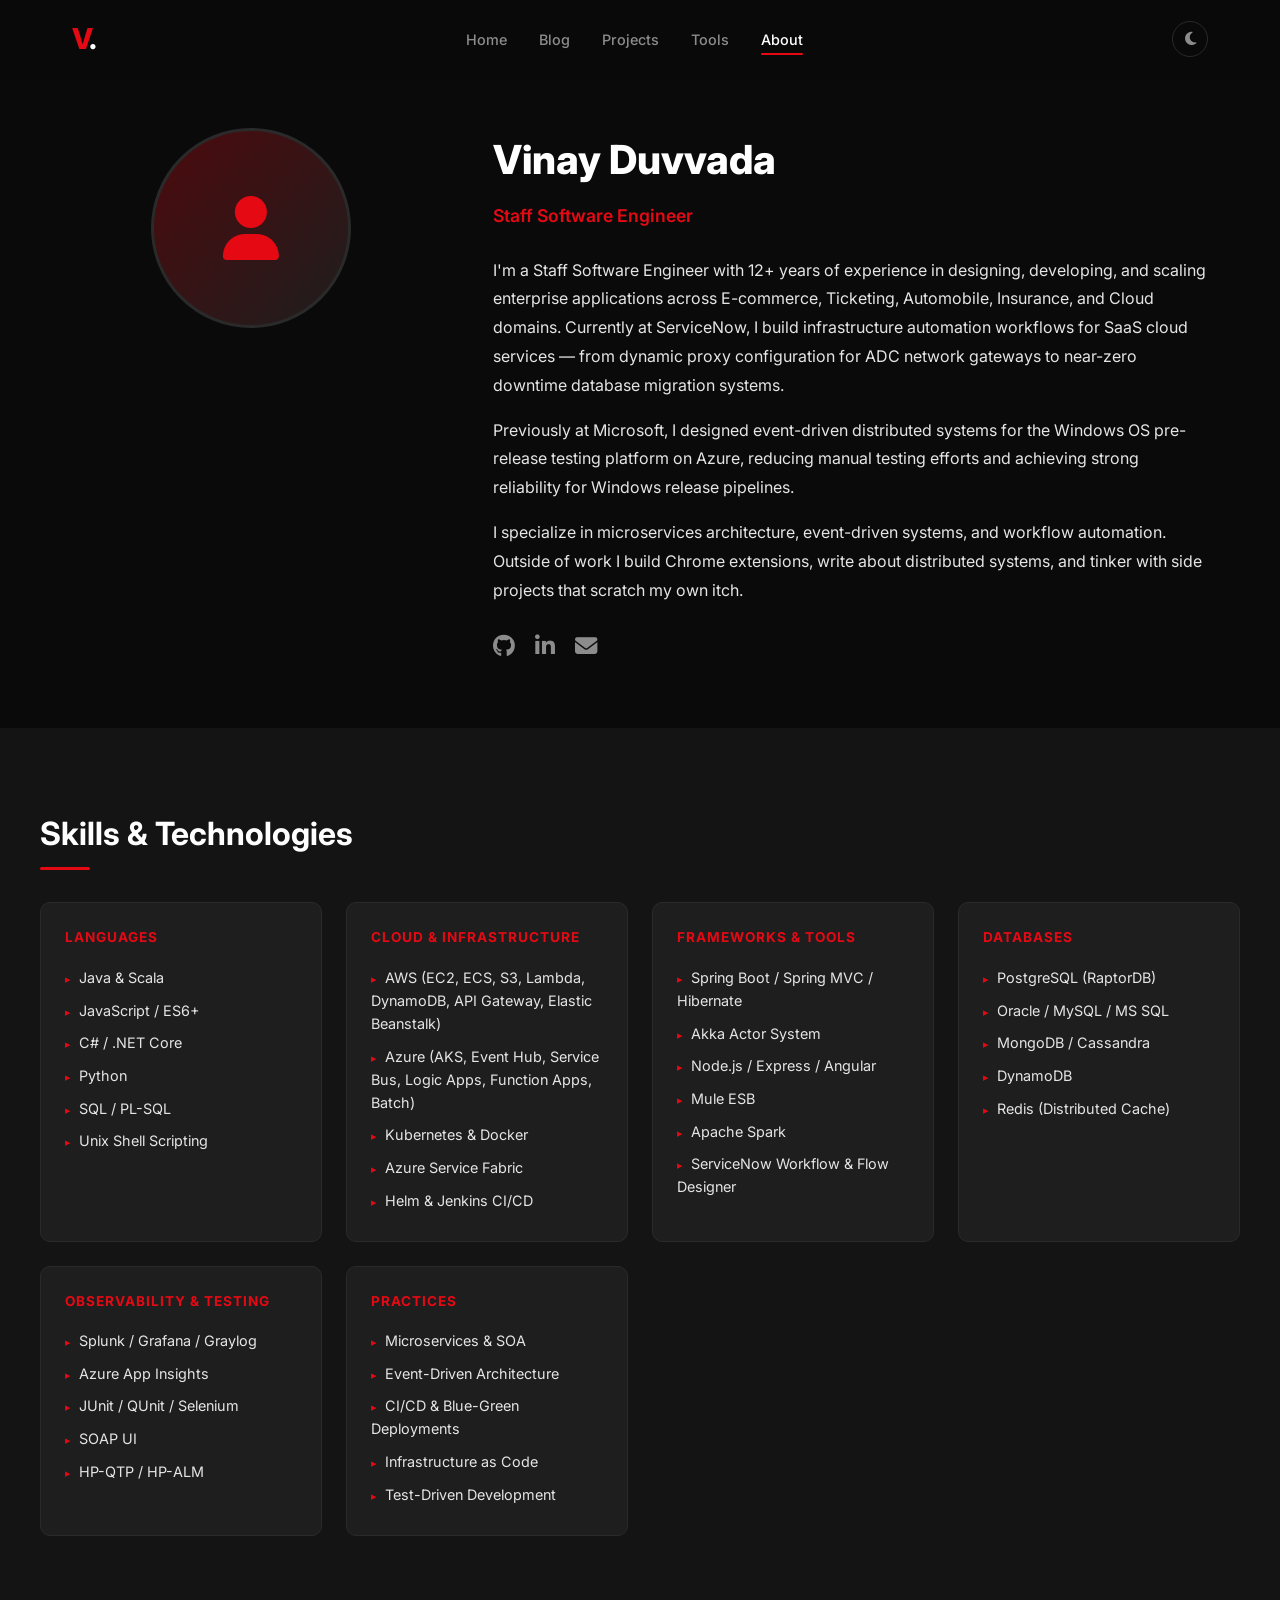
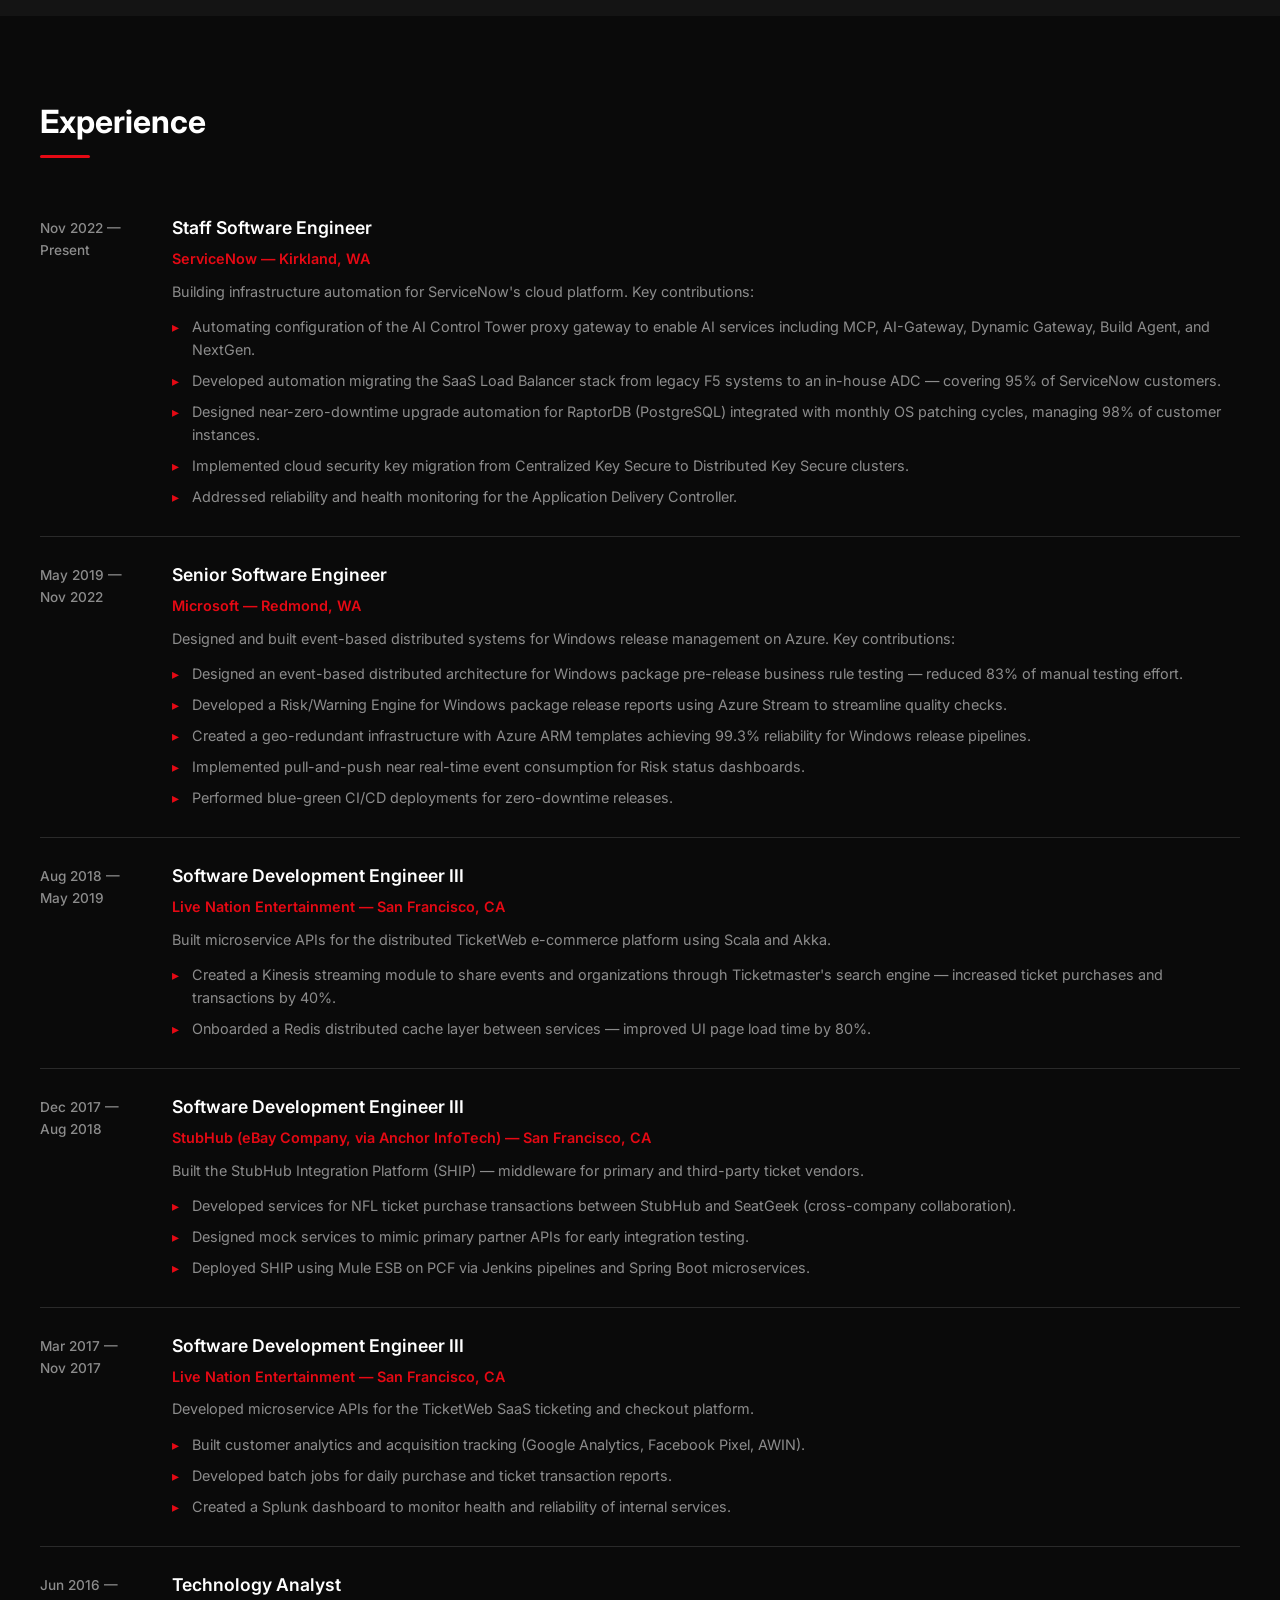
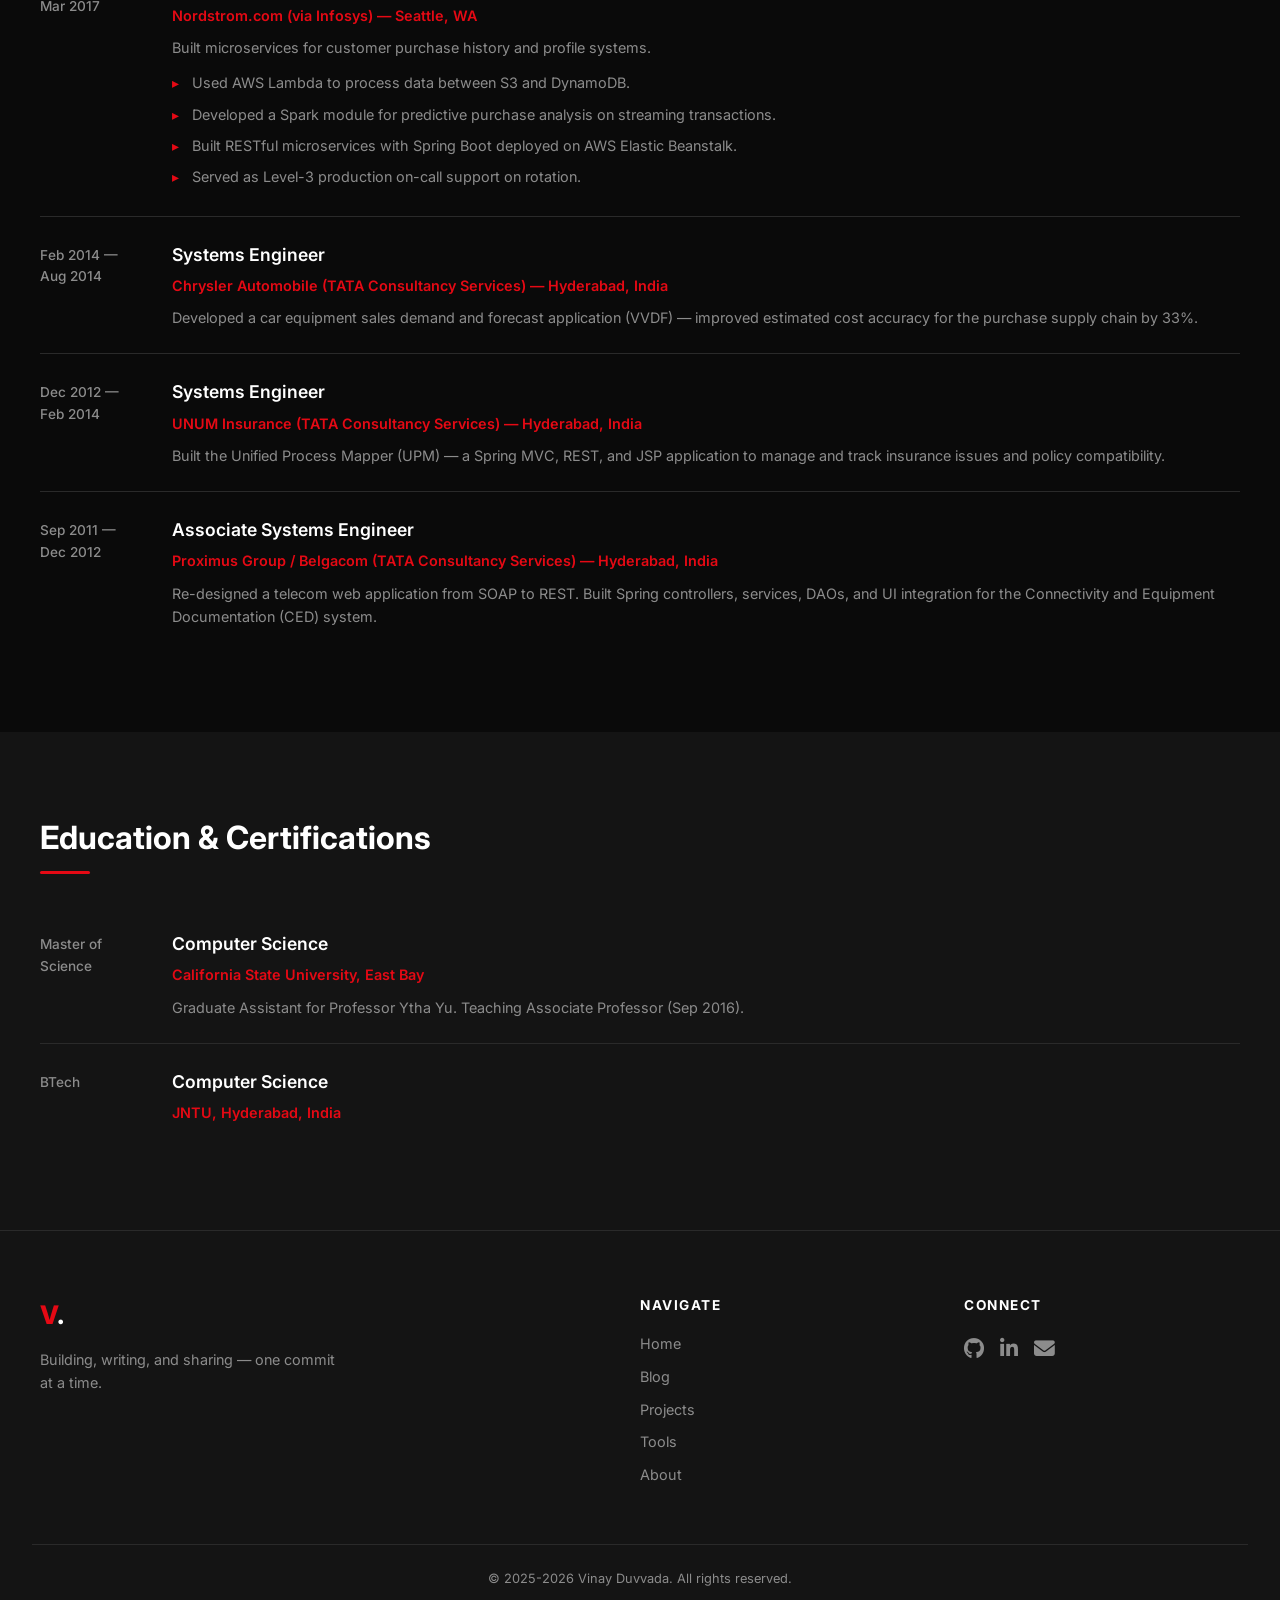
==== commit 310078e7: "add tools" ====
--- a/about.html
+++ b/about.html
@@ -21,6 +21,7 @@
                 <a href="index.html">Home</a>
                 <a href="blog.html">Blog</a>
                 <a href="projects.html">Projects</a>
+                <a href="tools.html">Tools</a>
                 <a href="about.html" class="active">About</a>
             </div>
             <button class="theme-toggle" aria-label="Dark theme" title="Dark"><i class="fas fa-moon"></i></button>
@@ -292,6 +293,7 @@
                 <a href="index.html">Home</a>
                 <a href="blog.html">Blog</a>
                 <a href="projects.html">Projects</a>
+                <a href="tools.html">Tools</a>
                 <a href="about.html">About</a>
             </div>
             <div class="footer-social">
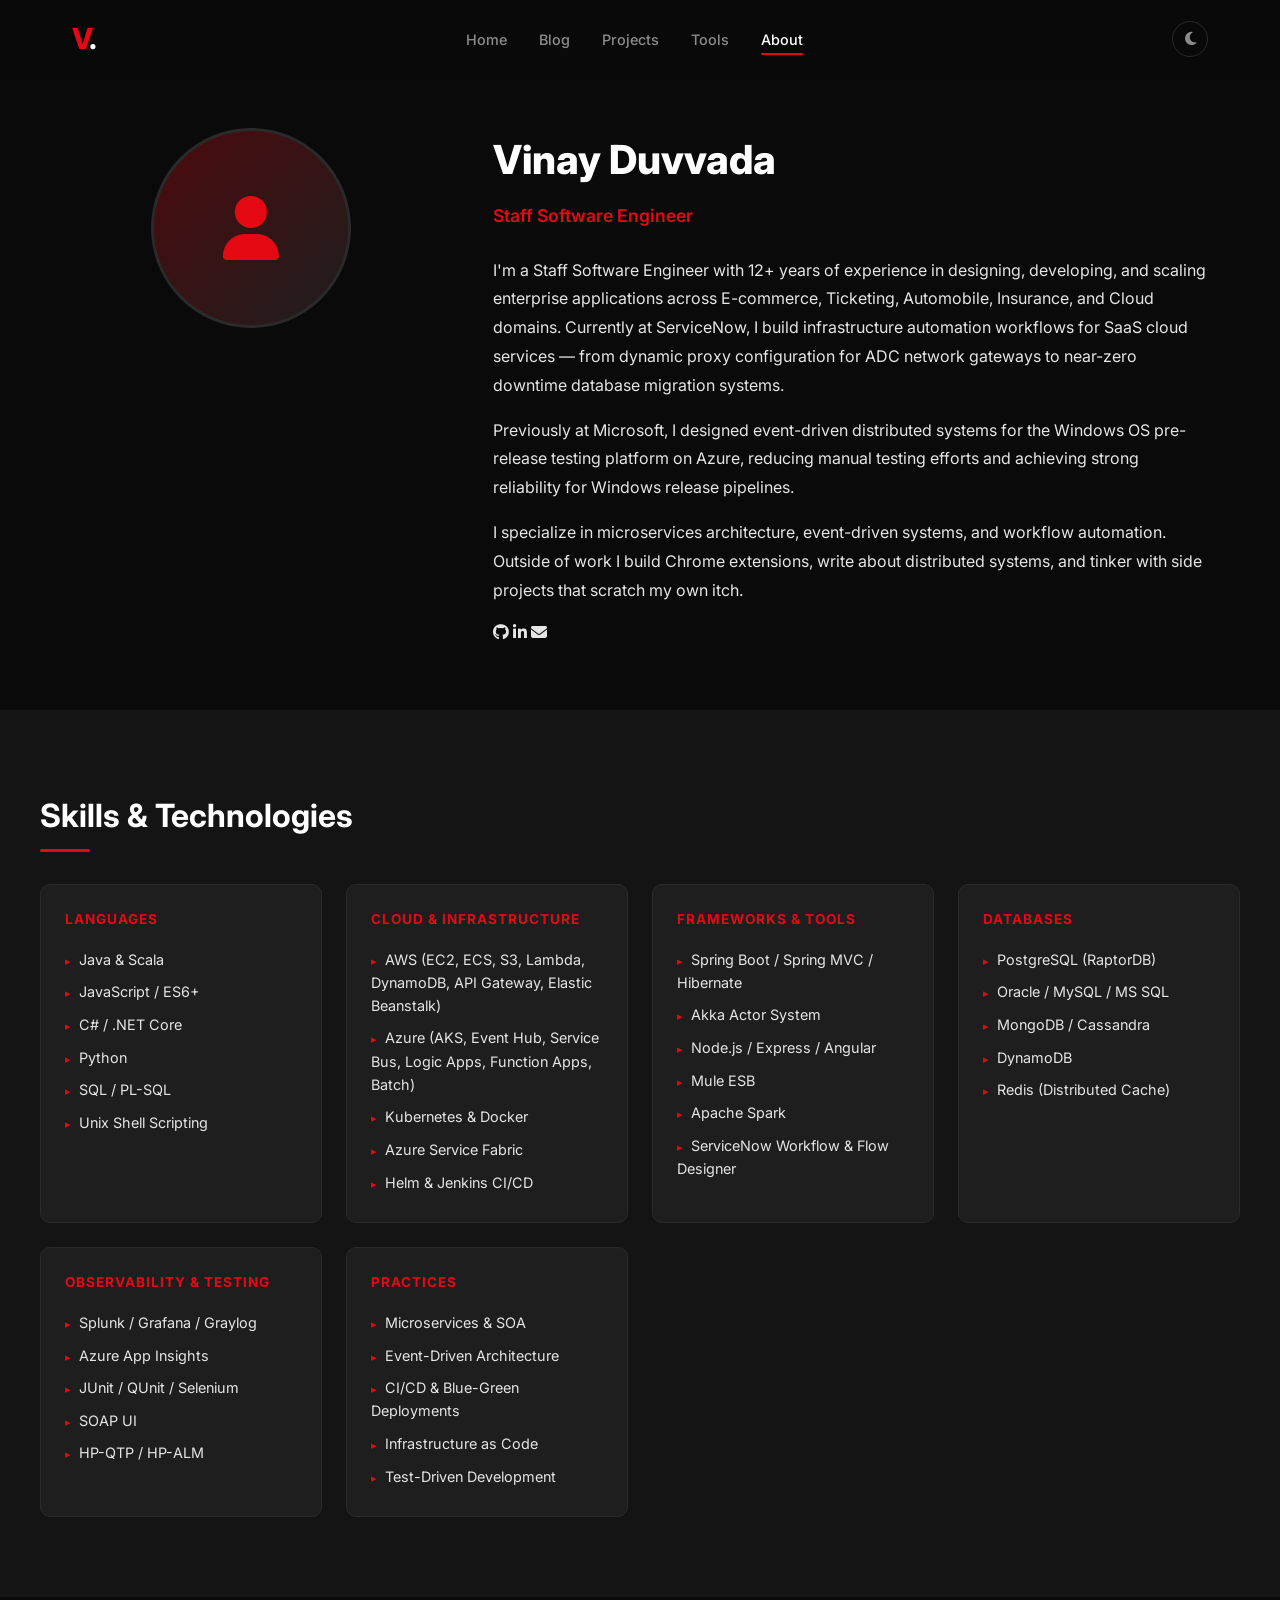
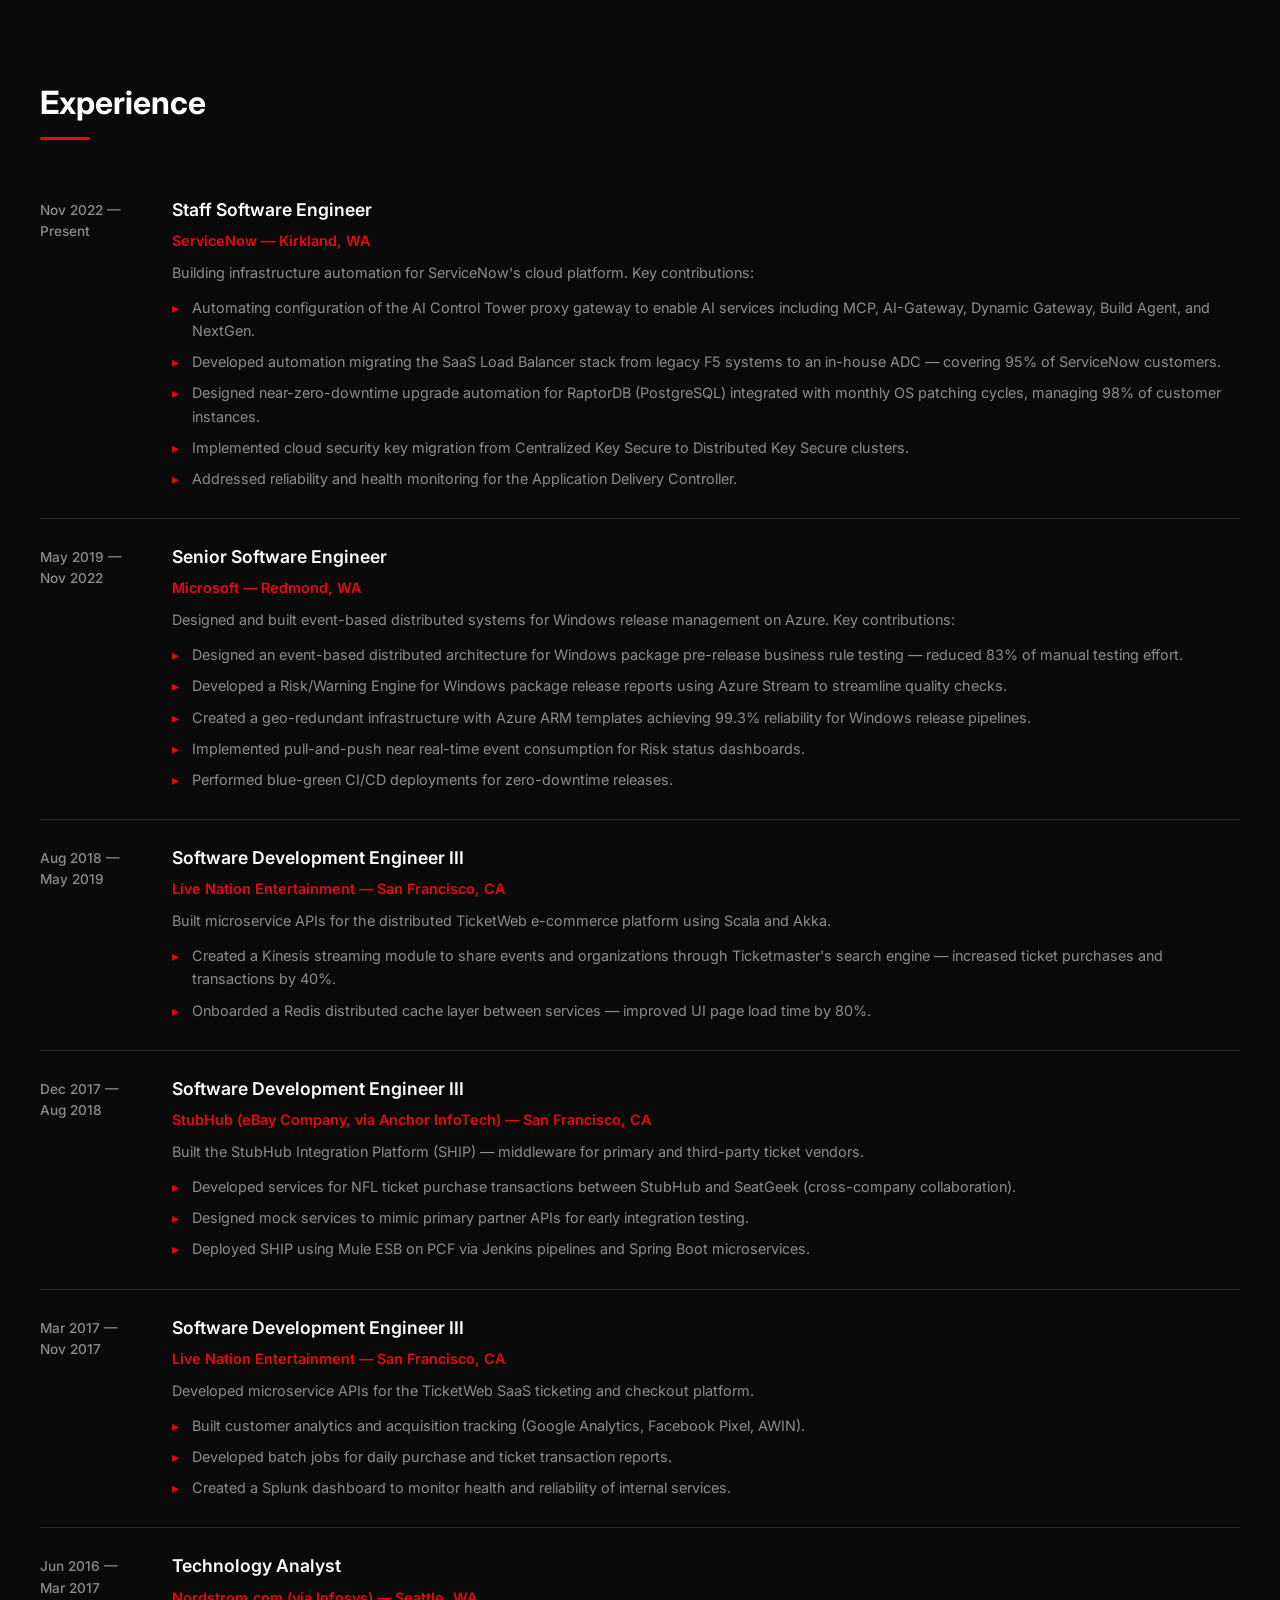
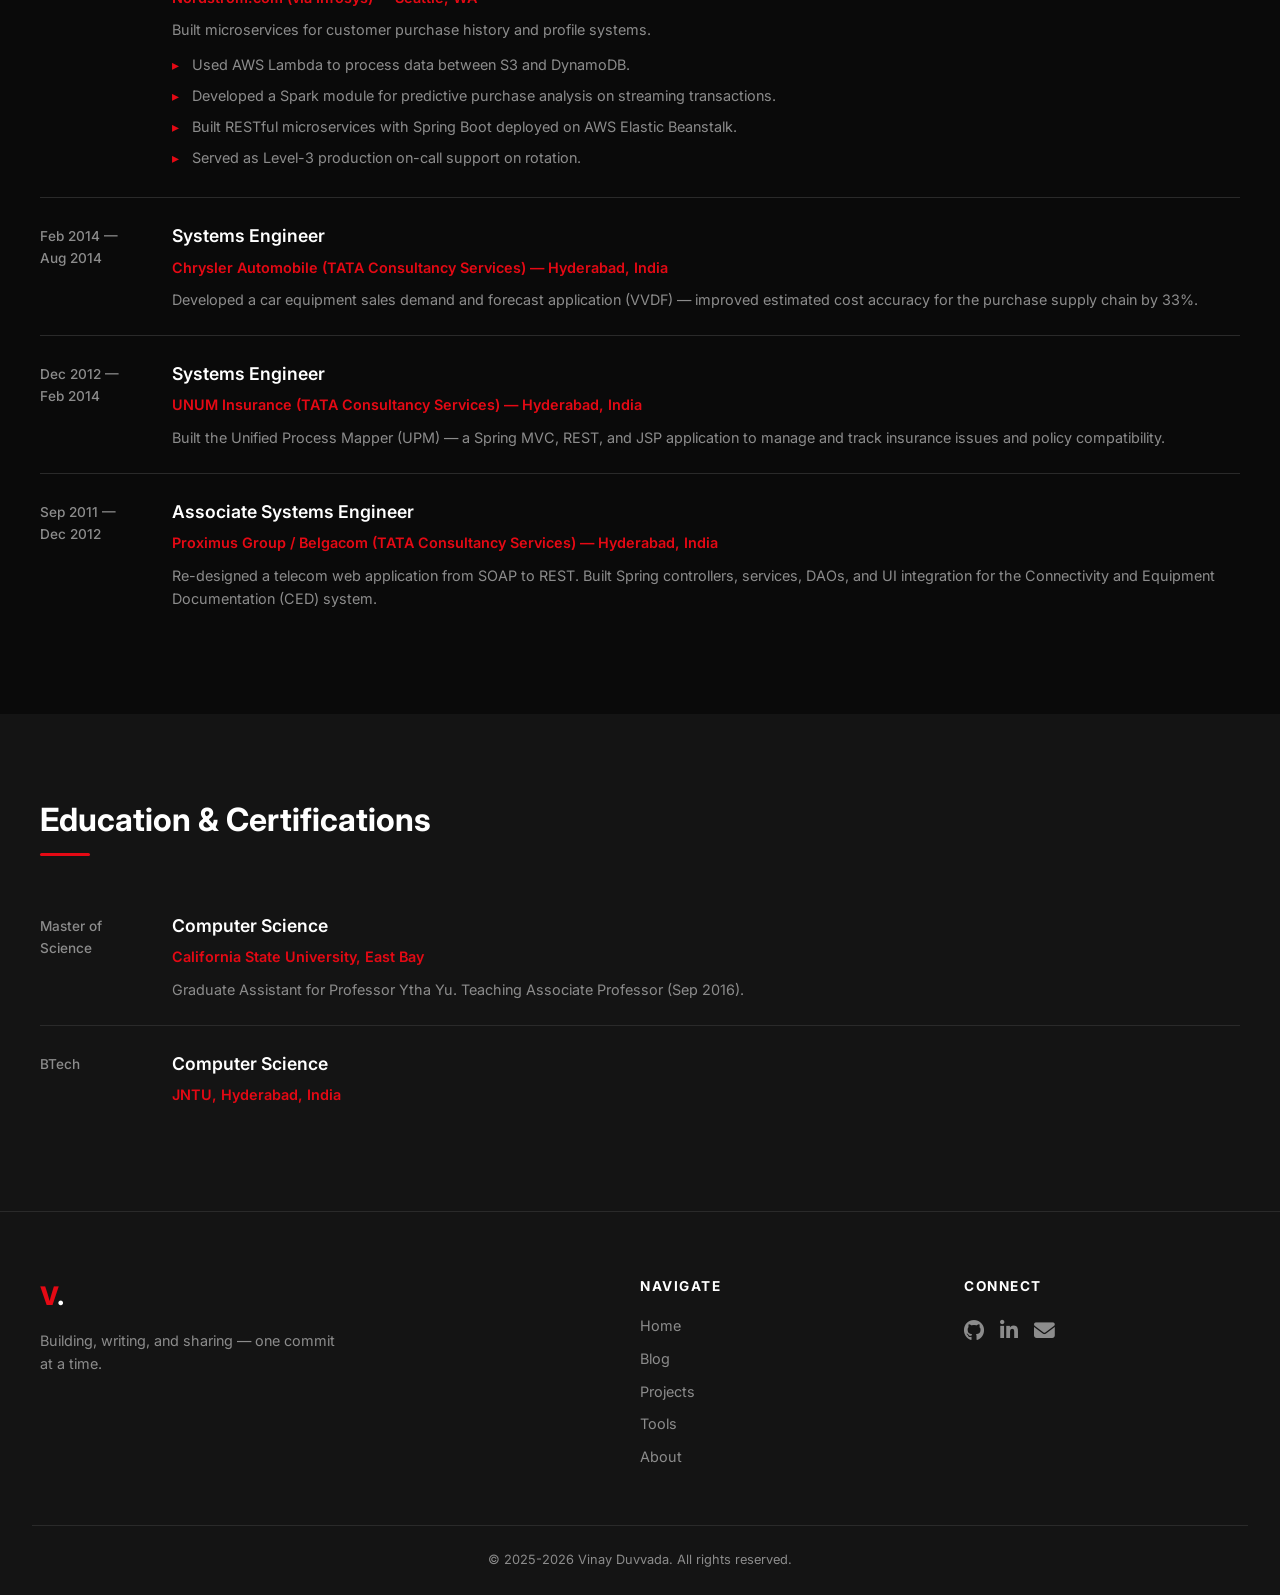
==== commit 3746ebd5: "Add SEO: sitemap, robots, meta, JSON-LD, per-post meta" ====
--- a/about.html
+++ b/about.html
@@ -5,6 +5,53 @@
     <meta name="viewport" content="width=device-width, initial-scale=1.0">
     <title>About — Vinay Duvvada</title>
     <meta name="description" content="About Vinay Duvvada — Staff Software Engineer with 13+ years experience in cloud, distributed systems, and enterprise SaaS automation.">
+    <link rel="canonical" href="https://vinayduvvada.github.io/about.html">
+    <meta name="robots" content="index, follow">
+    <meta name="author" content="Vinay Duvvada">
+    <!-- Google Search Console verification: paste the meta tag Google gives you in step 3 here, e.g.
+         <meta name="google-site-verification" content="PASTE_CODE_HERE"> -->
+    <link rel="icon" type="image/svg+xml" href="/favicon.svg">
+    <meta property="og:type" content="website">
+    <meta property="og:site_name" content="Vinay Duvvada">
+    <meta property="og:title" content="About — Vinay Duvvada">
+    <meta property="og:description" content="Staff Software Engineer with 12+ years of experience at ServiceNow and Microsoft, building distributed systems and Chrome extensions.">
+    <meta property="og:url" content="https://vinayduvvada.github.io/about.html">
+    <meta property="og:image" content="https://vinayduvvada.github.io/og-image.png">
+    <meta property="og:image:width" content="1200">
+    <meta property="og:image:height" content="630">
+    <meta name="twitter:card" content="summary_large_image">
+    <meta name="twitter:title" content="About — Vinay Duvvada">
+    <meta name="twitter:description" content="Staff Software Engineer with 12+ years of experience at ServiceNow and Microsoft, building distributed systems and Chrome extensions.">
+    <meta name="twitter:image" content="https://vinayduvvada.github.io/og-image.png">
+    <script type="application/ld+json">
+    {
+      "@context": "https://schema.org",
+      "@graph": [
+        {
+          "@type": "Person",
+          "@id": "https://vinayduvvada.github.io/#person",
+          "name": "Vinay Duvvada",
+          "url": "https://vinayduvvada.github.io/",
+          "jobTitle": "Staff Software Engineer",
+          "description": "Staff Software Engineer with 12+ years of experience designing, developing, and scaling enterprise applications across e-commerce, ticketing, automobile, insurance, and cloud domains. Currently at ServiceNow, previously at Microsoft.",
+          "knowsAbout": ["Distributed Systems", "Microservices", "Event-Driven Architecture", "AI", "Machine Learning", "Java", "Python", "JavaScript", "Chrome Extensions"],
+          "sameAs": [
+            "https://github.com/vinayduvvada",
+            "https://linkedin.com/in/vinayduvvada",
+            "https://vinayduvvada.github.io/"
+          ]
+        },
+        {
+          "@type": "WebSite",
+          "@id": "https://vinayduvvada.github.io/#website",
+          "url": "https://vinayduvvada.github.io/",
+          "name": "Vinay Duvvada",
+          "author": { "@id": "https://vinayduvvada.github.io/#person" },
+          "inLanguage": "en"
+        }
+      ]
+    }
+    </script>
     <link rel="stylesheet" href="https://cdnjs.cloudflare.com/ajax/libs/font-awesome/6.5.1/css/all.min.css">
     <link href="https://fonts.googleapis.com/css2?family=Inter:wght@300;400;500;600;700;800&display=swap" rel="stylesheet">
     <link rel="stylesheet" href="css/style.css">
@@ -53,11 +100,9 @@
                 Outside of work I build Chrome extensions, write about distributed systems, and tinker
                 with side projects that scratch my own itch.
             </p>
-            <div class="hero-social" style="justify-content: flex-start; margin-top: 1.5rem;">
-                <a href="https://github.com/vinayduvvada" target="_blank" rel="noopener" aria-label="GitHub"><i class="fab fa-github"></i></a>
-                <a href="https://www.linkedin.com/in/vinayduvvada" target="_blank" rel="noopener" aria-label="LinkedIn"><i class="fab fa-linkedin-in"></i></a>
-                <a href="mailto:vinay.chowdary518@gmail.com" aria-label="Email"><i class="fas fa-envelope"></i></a>
-            </div>
+            <a href="https://github.com/vinayduvvada" target="_blank" rel="noopener" aria-label="GitHub"><i class="fab fa-github"></i></a>
+            <a href="https://www.linkedin.com/in/vinayduvvada" target="_blank" rel="noopener" aria-label="LinkedIn"><i class="fab fa-linkedin-in"></i></a>
+            <a href="mailto:vinay.chowdary518@gmail.com" aria-label="Email"><i class="fas fa-envelope"></i></a>
         </div>
     </section>
 
@@ -137,7 +182,6 @@
         <div class="section-container">
             <h2 class="section-title">Experience</h2>
             <div class="timeline" style="padding: 2rem 0 0;">
-
                 <div class="timeline-item">
                     <div class="timeline-date">Nov 2022 — Present</div>
                     <div class="timeline-content">
@@ -153,7 +197,6 @@
                         </ul>
                     </div>
                 </div>
-
                 <div class="timeline-item">
                     <div class="timeline-date">May 2019 — Nov 2022</div>
                     <div class="timeline-content">
@@ -169,7 +212,6 @@
                         </ul>
                     </div>
                 </div>
-
                 <div class="timeline-item">
                     <div class="timeline-date">Aug 2018 — May 2019</div>
                     <div class="timeline-content">
@@ -182,7 +224,6 @@
                         </ul>
                     </div>
                 </div>
-
                 <div class="timeline-item">
                     <div class="timeline-date">Dec 2017 — Aug 2018</div>
                     <div class="timeline-content">
@@ -196,7 +237,6 @@
                         </ul>
                     </div>
                 </div>
-
                 <div class="timeline-item">
                     <div class="timeline-date">Mar 2017 — Nov 2017</div>
                     <div class="timeline-content">
@@ -210,7 +250,6 @@
                         </ul>
                     </div>
                 </div>
-
                 <div class="timeline-item">
                     <div class="timeline-date">Jun 2016 — Mar 2017</div>
                     <div class="timeline-content">
@@ -225,7 +264,6 @@
                         </ul>
                     </div>
                 </div>
-
                 <div class="timeline-item">
                     <div class="timeline-date">Feb 2014 — Aug 2014</div>
                     <div class="timeline-content">
@@ -234,7 +272,6 @@
                         <p>Developed a car equipment sales demand and forecast application (VVDF) — improved estimated cost accuracy for the purchase supply chain by 33%.</p>
                     </div>
                 </div>
-
                 <div class="timeline-item">
                     <div class="timeline-date">Dec 2012 — Feb 2014</div>
                     <div class="timeline-content">
@@ -243,7 +280,6 @@
                         <p>Built the Unified Process Mapper (UPM) — a Spring MVC, REST, and JSP application to manage and track insurance issues and policy compatibility.</p>
                     </div>
                 </div>
-
                 <div class="timeline-item">
                     <div class="timeline-date">Sep 2011 — Dec 2012</div>
                     <div class="timeline-content">
@@ -252,7 +288,6 @@
                         <p>Re-designed a telecom web application from SOAP to REST. Built Spring controllers, services, DAOs, and UI integration for the Connectivity and Equipment Documentation (CED) system.</p>
                     </div>
                 </div>
-
             </div>
         </div>
     </section>
